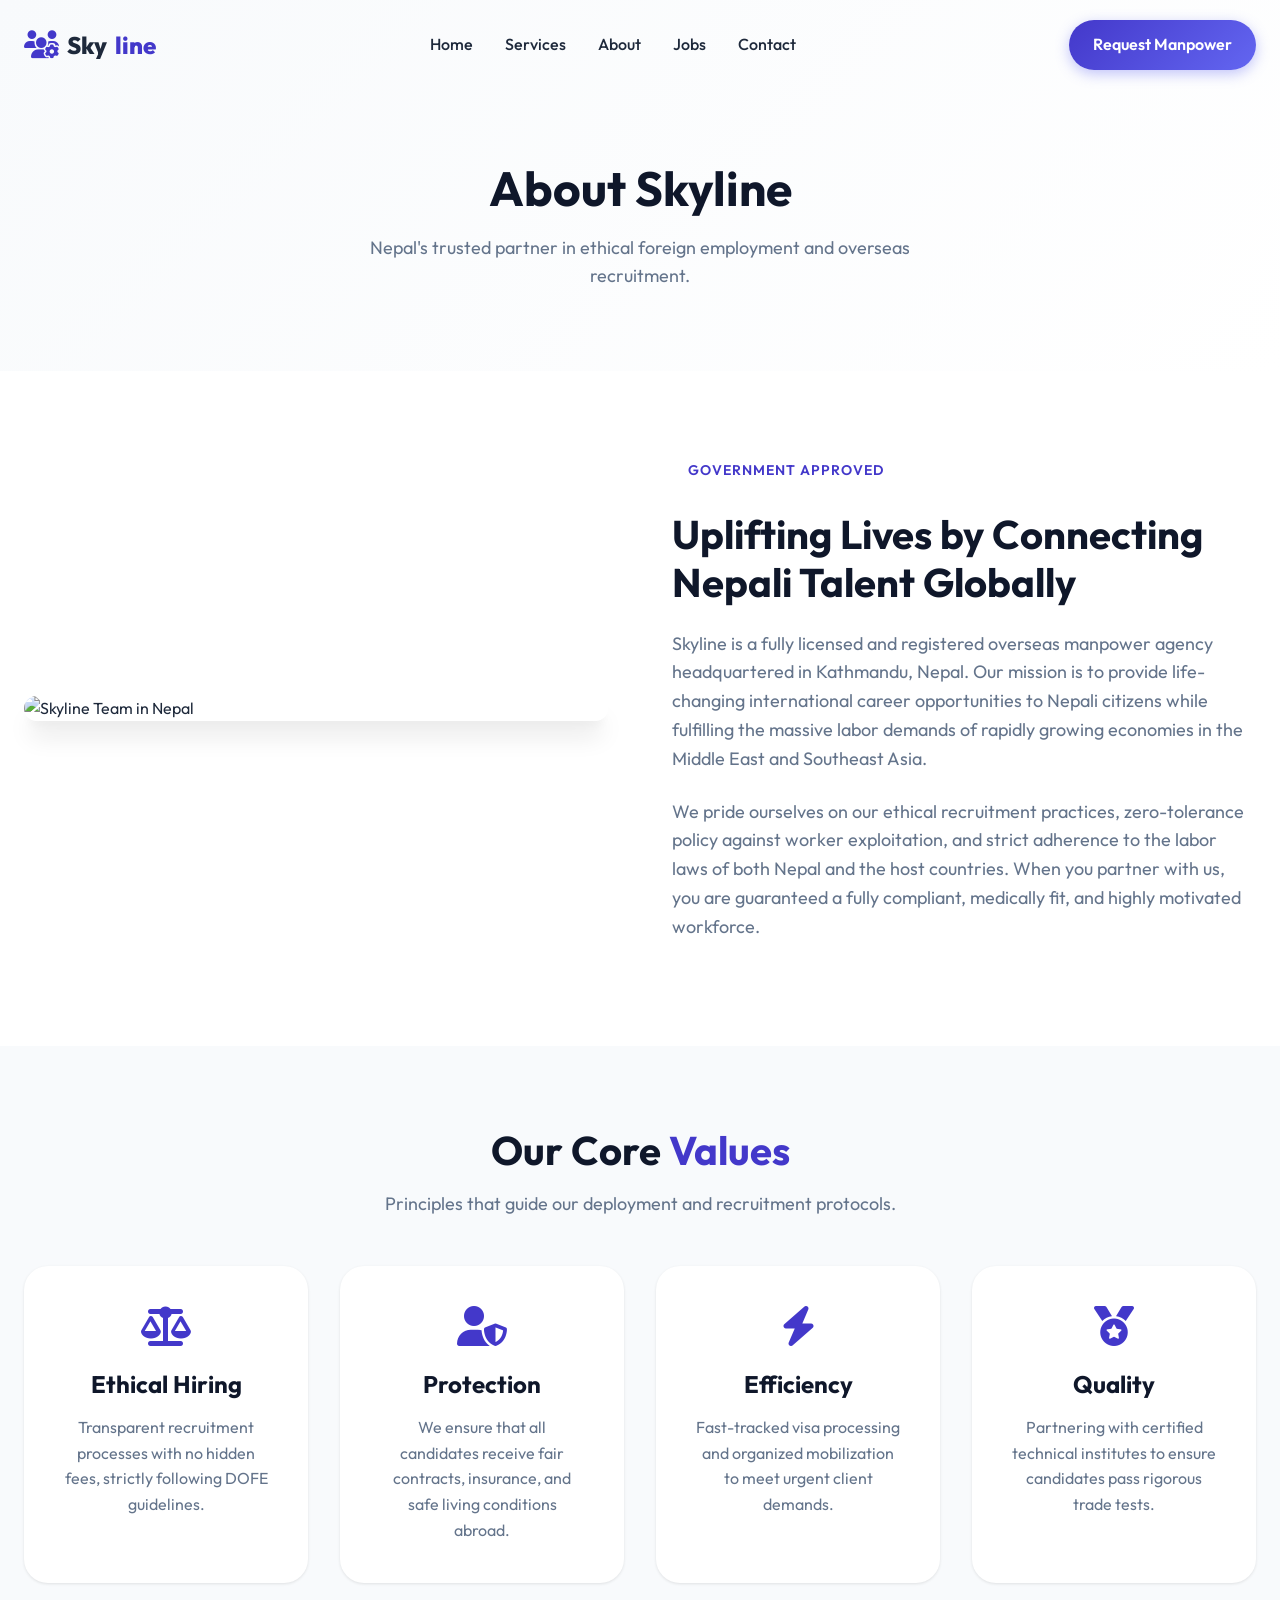
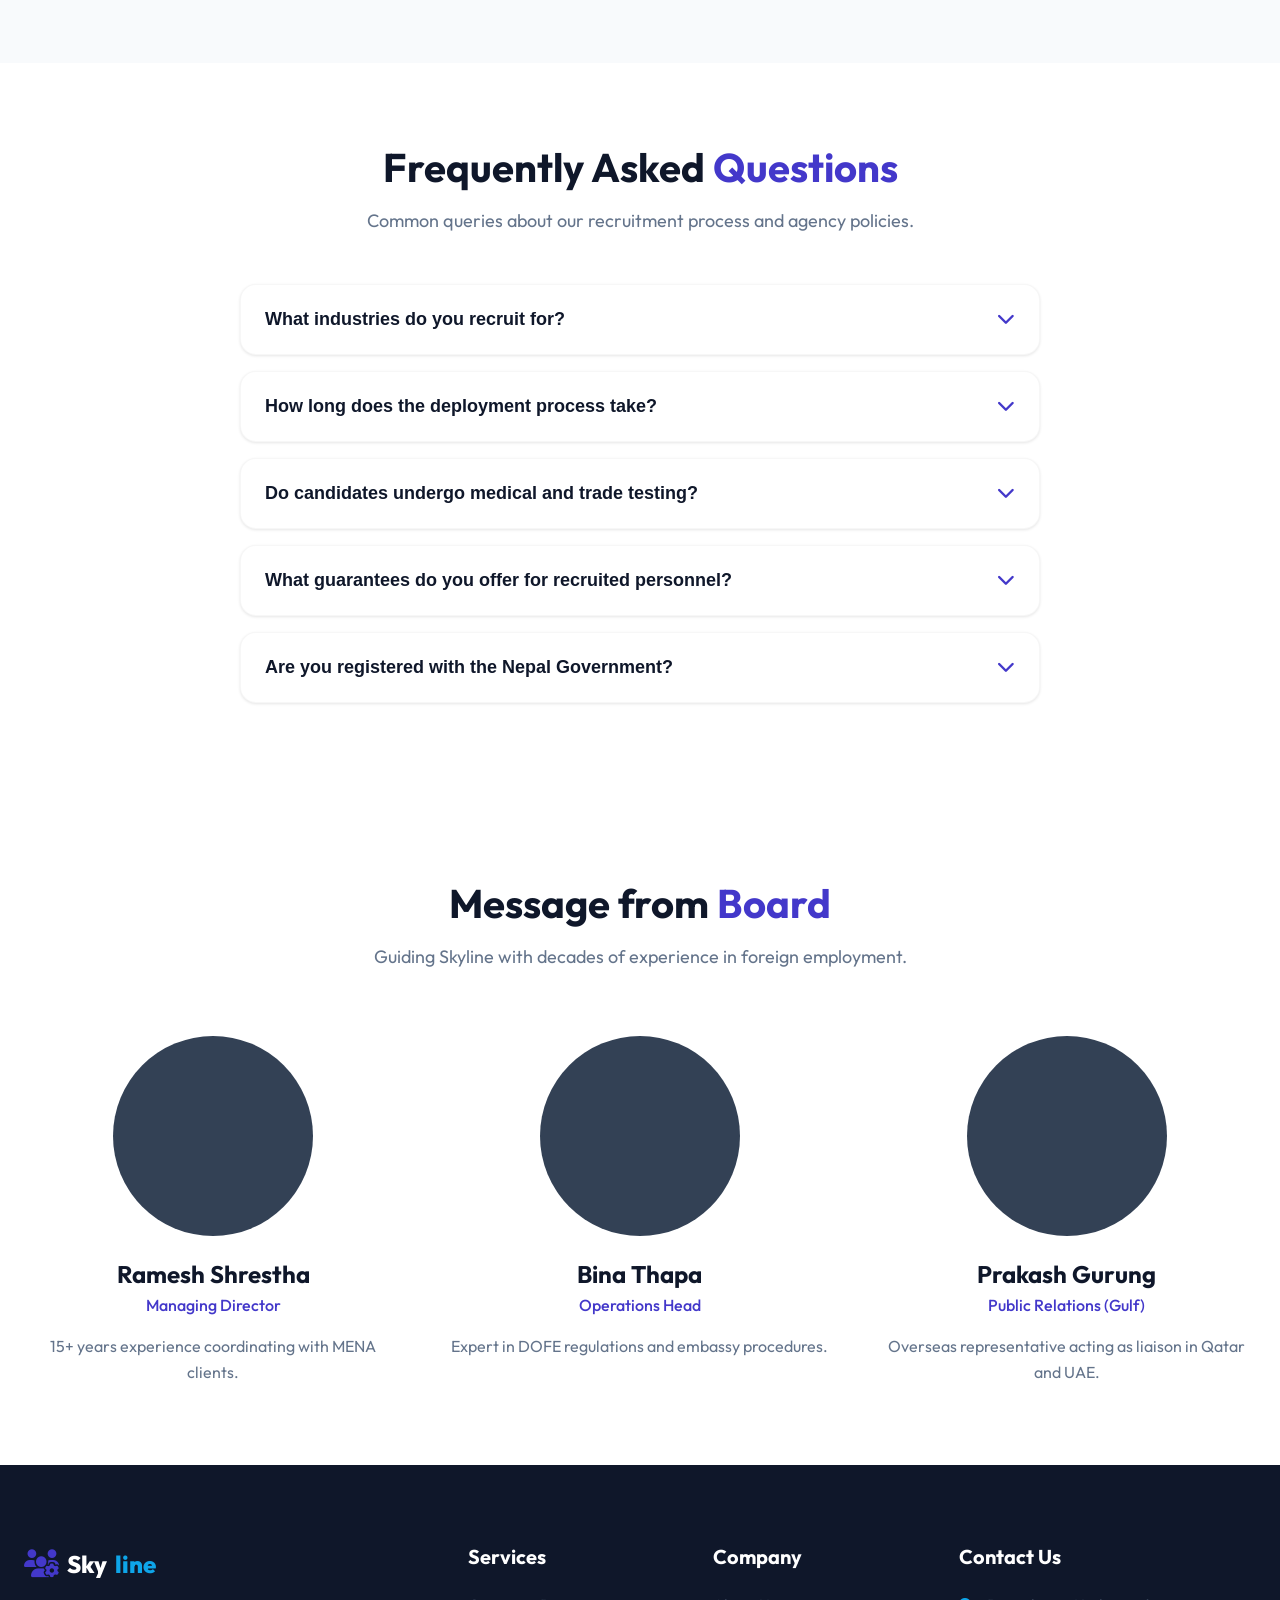
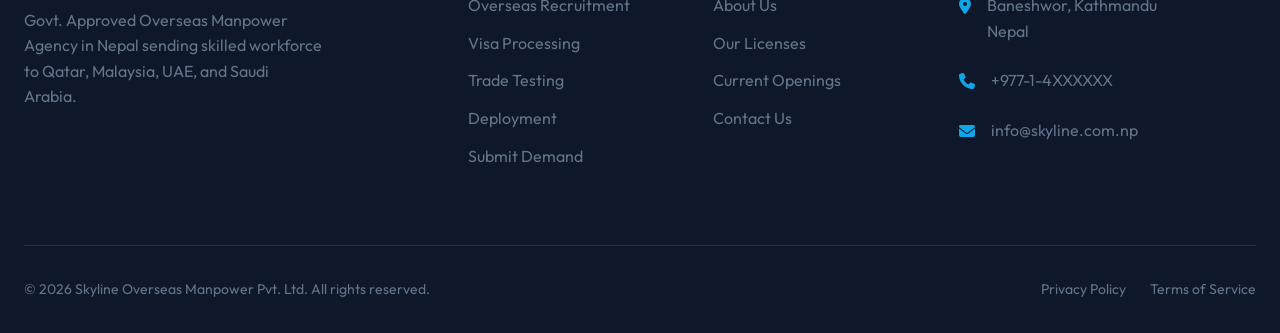
==== about.html @ 1463e1ae "manpower website 30 percent done" ====
<!DOCTYPE html>
<html lang="en">
<head>
    <meta charset="UTF-8">
    <meta name="viewport" content="width=device-width, initial-scale=1.0">
    <title>About Us | Skyline</title>
    <meta name="description" content="Learn more about Skyline, a top-ranked overseas recruitment agency serving the Middle East and Malaysia from Kathmandu, Nepal.">
    <!-- Google Fonts -->
    <link rel="preconnect" href="https://fonts.googleapis.com">
    <link rel="preconnect" href="https://fonts.gstatic.com" crossorigin>
    <link href="https://fonts.googleapis.com/css2?family=Outfit:wght@300;400;500;600;700;800&display=swap" rel="stylesheet">
    <!-- FontAwesome Icons -->
    <link rel="stylesheet" href="https://cdnjs.cloudflare.com/ajax/libs/font-awesome/6.4.0/css/all.min.css">
    <link rel="stylesheet" href="styles.css">
    <style>
        .page-header {
            padding: 10rem 0 5rem;
            background: linear-gradient(135deg, var(--bg-light), var(--bg-main));
            text-align: center;
        }
        .page-title {
            font-size: 3rem;
            margin-bottom: 1rem;
            color: var(--secondary);
        }
        .page-subtitle {
            font-size: 1.125rem;
            color: var(--text-muted);
            max-width: 600px;
            margin: 0 auto;
        }
        
        .mission-section { padding: var(--section-pad) 0; }
        .mission-grid {
            display: grid;
            grid-template-columns: 1fr 1fr;
            gap: 4rem;
            align-items: center;
        }
        .mission-content h2 {
            font-size: 2.5rem;
            margin-bottom: 1.5rem;
            color: var(--secondary);
        }
        .mission-content p {
            font-size: 1.125rem;
            color: var(--text-muted);
            margin-bottom: 1.5rem;
        }
        
        .values-section {
            padding: var(--section-pad) 0;
            background: var(--bg-light);
        }
        .values-grid {
            display: grid;
            grid-template-columns: repeat(auto-fit, minmax(250px, 1fr));
            gap: 2rem;
            margin-top: 3rem;
        }
        .value-card {
            background: var(--white);
            padding: 2.5rem;
            border-radius: var(--radius-lg);
            text-align: center;
            box-shadow: var(--shadow-sm);
            transition: var(--transition);
        }
        .value-card:hover {
            transform: translateY(-5px);
            box-shadow: var(--shadow-md);
        }
        .value-icon {
            font-size: 2.5rem;
            color: var(--primary);
            margin-bottom: 1.5rem;
        }
        .value-card h3 {
            font-size: 1.5rem;
            margin-bottom: 1rem;
        }
        .value-card p {
            color: var(--text-muted);
        }

        .team-section { padding: var(--section-pad) 0; }
        .team-grid {
            display: grid;
            grid-template-columns: repeat(auto-fit, minmax(280px, 1fr));
            gap: 3rem;
            margin-top: 4rem;
        }
        .team-member {
            text-align: center;
        }
        .team-img {
            width: 200px;
            height: 200px;
            border-radius: 50%;
            object-fit: cover;
            margin: 0 auto 1.5rem;
            border: 4px solid var(--white);
            box-shadow: var(--shadow-md);
        }
        .team-name {
            font-size: 1.5rem;
            color: var(--secondary);
            margin-bottom: 0.25rem;
        }
        .team-role {
            color: var(--primary);
            font-weight: 500;
            margin-bottom: 1rem;
        }

        @media (max-width: 900px) {
            .mission-grid { grid-template-columns: 1fr; gap: 2rem; }
        }
    </style>
</head>
<body>

    <!-- Navigation -->
    <header class="navbar" id="navbar">
        <div class="container nav-container">
            <a href="index.html" class="logo">
                <i class="fa-solid fa-users-gear"></i> Sky<span>line</span>
            </a>
            <nav class="nav-links">
                <a href="index.html">Home</a>
                <a href="services.html">Services</a>
                <a href="about.html" class="active">About</a>
                <a href="jobs.html">Jobs</a>
                <a href="contact.html">Contact</a>
            </nav>
            <div class="nav-cta">
                <a href="hire-talent.html" class="btn btn-primary">Request Manpower</a>
                <button class="mobile-menu-btn" id="mobile-menu-btn">
                    <i class="fa-solid fa-bars"></i>
                </button>
            </div>
        </div>
    </header>

    <!-- Mobile Menu -->
    <div class="mobile-menu" id="mobile-menu">
        <div class="mobile-menu-content">
            <button class="close-menu-btn" id="close-menu-btn">
                <i class="fa-solid fa-xmark"></i>
            </button>
            <nav class="mobile-nav-links">
                <a href="index.html" class="mobile-link">Home</a>
                <a href="services.html" class="mobile-link">Services</a>
                <a href="about.html" class="mobile-link">About</a>
                <a href="jobs.html" class="mobile-link">Jobs</a>
                <a href="contact.html" class="mobile-link">Contact</a>
                <a href="hire-talent.html" class="btn btn-primary mt-4">Request Manpower</a>
            </nav>
        </div>
    </div>

    <!-- Page Header -->
    <section class="page-header">
        <div class="container fade-in-up">
            <h1 class="page-title">About <span>Skyline</span></h1>
            <p class="page-subtitle">Nepal's trusted partner in ethical foreign employment and overseas recruitment.</p>
        </div>
    </section>

    <!-- Mission Section -->
    <section class="mission-section">
        <div class="container">
            <div class="mission-grid">
                <div class="mission-image fade-in-up">
                    <img src="about_office_team.webp" alt="Skyline Team in Nepal" style="border-radius: var(--radius-lg); box-shadow: var(--shadow-xl); width: 100%;">
                </div>
                <div class="mission-content fade-in-up delay-100">
                    <div class="badge">Government Approved</div>
                    <h2>Uplifting Lives by Connecting Nepali Talent Globally</h2>
                    <p>Skyline is a fully licensed and registered overseas manpower agency headquartered in Kathmandu, Nepal. Our mission is to provide life-changing international career opportunities to Nepali citizens while fulfilling the massive labor demands of rapidly growing economies in the Middle East and Southeast Asia.</p>
                    <p>We pride ourselves on our ethical recruitment practices, zero-tolerance policy against worker exploitation, and strict adherence to the labor laws of both Nepal and the host countries. When you partner with us, you are guaranteed a fully compliant, medically fit, and highly motivated workforce.</p>
                </div>
            </div>
        </div>
    </section>

    <!-- Values Section -->
    <section class="values-section">
        <div class="container">
            <div class="text-center fade-in-up">
                <h2 class="section-title">Our Core <span>Values</span></h2>
                <p class="section-subtitle">Principles that guide our deployment and recruitment protocols.</p>
            </div>
            <div class="values-grid">
                <div class="value-card fade-in-up">
                    <i class="fa-solid fa-scale-balanced value-icon"></i>
                    <h3>Ethical Hiring</h3>
                    <p>Transparent recruitment processes with no hidden fees, strictly following DOFE guidelines.</p>
                </div>
                <div class="value-card fade-in-up delay-100">
                    <i class="fa-solid fa-user-shield value-icon"></i>
                    <h3>Protection</h3>
                    <p>We ensure that all candidates receive fair contracts, insurance, and safe living conditions abroad.</p>
                </div>
                <div class="value-card fade-in-up delay-200">
                    <i class="fa-solid fa-bolt value-icon"></i>
                    <h3>Efficiency</h3>
                    <p>Fast-tracked visa processing and organized mobilization to meet urgent client demands.</p>
                </div>
                <div class="value-card fade-in-up delay-300">
                    <i class="fa-solid fa-medal value-icon"></i>
                    <h3>Quality</h3>
                    <p>Partnering with certified technical institutes to ensure candidates pass rigorous trade tests.</p>
                </div>
            </div>
        </div>
    </section>

    <!-- FAQ Section -->
    <section class="faq-section" style="padding: var(--section-pad) 0;">
        <div class="container">
            <div class="text-center fade-in-up">
                <h2 class="section-title">Frequently Asked <span>Questions</span></h2>
                <p class="section-subtitle">Common queries about our recruitment process and agency policies.</p>
            </div>
            
            <div class="faq-container fade-in-up delay-100">
                
                <div class="faq-item">
                    <button class="faq-question">
                        <span>What industries do you recruit for?</span>
                        <i class="fa-solid fa-chevron-down"></i>
                    </button>
                    <div class="faq-answer">
                        <div class="faq-answer-inner">
                            <p>We supply skilled, semi-skilled, and unskilled manpower across various sectors including Construction, Hospitality, Oil & Gas, Security, Healthcare, Manufacturing, and Facilities Management.</p>
                        </div>
                    </div>
                </div>
                
                <div class="faq-item">
                    <button class="faq-question">
                        <span>How long does the deployment process take?</span>
                        <i class="fa-solid fa-chevron-down"></i>
                    </button>
                    <div class="faq-answer">
                        <div class="faq-answer-inner">
                            <p>Typically, the entire deployment process from final selection to departure takes between 3 to 6 weeks, depending on the host country's visa processing times and local compliance requirements.</p>
                        </div>
                    </div>
                </div>
                
                <div class="faq-item">
                    <button class="faq-question">
                        <span>Do candidates undergo medical and trade testing?</span>
                        <i class="fa-solid fa-chevron-down"></i>
                    </button>
                    <div class="faq-answer">
                        <div class="faq-answer-inner">
                            <p>Yes, absolutely. All shortlisted candidates must pass a rigorous medical examination at a GAMCA or government-approved center. Technical candidates undergo practical trade tests at certified institutes before final selection.</p>
                        </div>
                    </div>
                </div>
                
                <div class="faq-item">
                    <button class="faq-question">
                        <span>What guarantees do you offer for recruited personnel?</span>
                        <i class="fa-solid fa-chevron-down"></i>
                    </button>
                    <div class="faq-answer">
                        <div class="faq-answer-inner">
                            <p>We provide a standard 90-day probationary guarantee. If a deployed worker is found medically unfit or professionally incompetent during this period, we will provide a replacement at our own sourcing cost.</p>
                        </div>
                    </div>
                </div>
                
                <div class="faq-item">
                    <button class="faq-question">
                        <span>Are you registered with the Nepal Government?</span>
                        <i class="fa-solid fa-chevron-down"></i>
                    </button>
                    <div class="faq-answer">
                        <div class="faq-answer-inner">
                            <p>Yes, Skyline is a fully licensed overseas employment agency authorized by the Department of Foreign Employment (DoFE), Government of Nepal. We adhere to all legitimate and ethical recruitment protocols.</p>
                        </div>
                    </div>
                </div>

            </div>
        </div>
    </section>

    <!-- Team Section -->
    <section class="team-section">
        <div class="container">
            <div class="text-center fade-in-up">
                <h2 class="section-title">Message from <span>Board</span></h2>
                <p class="section-subtitle">Guiding Skyline with decades of experience in foreign employment.</p>
            </div>
            <div class="team-grid">
                <div class="team-member fade-in-up">
                    <div style="width: 200px; height: 200px; border-radius: 50%; background: var(--secondary-light); margin: 0 auto 1.5rem;"></div>
                    <h3 class="team-name">Ramesh Shrestha</h3>
                    <div class="team-role">Managing Director</div>
                    <p class="text-muted">15+ years experience coordinating with MENA clients.</p>
                </div>
                <div class="team-member fade-in-up delay-100">
                    <div style="width: 200px; height: 200px; border-radius: 50%; background: var(--secondary-light); margin: 0 auto 1.5rem;"></div>
                    <h3 class="team-name">Bina Thapa</h3>
                    <div class="team-role">Operations Head</div>
                    <p class="text-muted">Expert in DOFE regulations and embassy procedures.</p>
                </div>
                <div class="team-member fade-in-up delay-200">
                    <div style="width: 200px; height: 200px; border-radius: 50%; background: var(--secondary-light); margin: 0 auto 1.5rem;"></div>
                    <h3 class="team-name">Prakash Gurung</h3>
                    <div class="team-role">Public Relations (Gulf)</div>
                    <p class="text-muted">Overseas representative acting as liaison in Qatar and UAE.</p>
                </div>
            </div>
        </div>
    </section>

    <!-- Footer -->
    <footer class="footer" id="contact">
        <!-- Footer Content -->
        <div class="container">
            <div class="footer-grid">
                <div class="footer-col brand-col">
                    <a href="index.html" class="logo footer-logo">
                        <i class="fa-solid fa-users-gear"></i> Sky<span>line</span>
                    </a>
                    <p class="footer-desc">Govt. Approved Overseas Manpower Agency in Nepal sending skilled workforce to Qatar, Malaysia, UAE, and Saudi Arabia.</p>
                </div>
                <!-- ... Footer Links Rest same ... -->
                <div class="footer-col">
                    <h4 class="footer-heading">Services</h4>
                    <ul class="footer-links">
                        <li><a href="services.html">Overseas Recruitment</a></li>
                        <li><a href="services.html">Visa Processing</a></li>
                        <li><a href="services.html">Trade Testing</a></li>
                        <li><a href="services.html">Deployment</a></li>
                        <li><a href="hire-talent.html">Submit Demand</a></li>
                    </ul>
                </div>
                <div class="footer-col">
                    <h4 class="footer-heading">Company</h4>
                    <ul class="footer-links">
                        <li><a href="about.html">About Us</a></li>
                        <li><a href="about.html">Our Licenses</a></li>
                        <li><a href="jobs.html">Current Openings</a></li>
                        <li><a href="contact.html">Contact Us</a></li>
                    </ul>
                </div>
                <div class="footer-col">
                    <h4 class="footer-heading">Contact Us</h4>
                    <ul class="footer-contact">
                        <li><i class="fa-solid fa-location-dot"></i><span>Baneshwor, Kathmandu<br>Nepal</span></li>
                        <li><i class="fa-solid fa-phone"></i><span>+977-1-4XXXXXX</span></li>
                        <li><i class="fa-solid fa-envelope"></i><span>info@skyline.com.np</span></li>
                    </ul>
                </div>
            </div>
            <div class="footer-bottom">
                <p>&copy; 2026 Skyline Overseas Manpower Pvt. Ltd. All rights reserved.</p>
                <div class="footer-legal">
                    <a href="#">Privacy Policy</a>
                    <a href="#">Terms of Service</a>
                </div>
            </div>
        </div>
    </footer>

    <script src="script.js"></script>
    <script>
        document.addEventListener('DOMContentLoaded', () => {
            setTimeout(() => {
                const elements = document.querySelectorAll('.fade-in-up');
                elements.forEach(el => {
                    const rect = el.getBoundingClientRect();
                    if(rect.top < window.innerHeight) {
                        el.classList.add('visible');
                    }
                });
            }, 100);
        });
    </script>
</body>
</html>
---- styles.css ----
/* ===== VARIABLES & BASE ===== */
:root {
    /* Colors */
    --primary: #4338ca;
    --primary-light: #6366f1;
    --primary-dark: #312e81;

    --secondary: #0f172a;
    --secondary-light: #334155;

    --accent: #0ea5e9;

    --text-main: #1e293b;
    --text-muted: #64748b;

    --bg-main: #ffffff;
    --bg-light: #f8fafc;
    --bg-dark: #0f172a;

    --white: #ffffff;

    /* Typography */
    --font-main: 'Outfit', sans-serif;

    /* Spacing */
    --section-pad: 5rem;

    /* Utility */
    --radius-sm: 0.5rem;
    --radius-md: 1rem;
    --radius-lg: 1.5rem;
    --radius-full: 9999px;

    --shadow-sm: 0 1px 3px rgba(0, 0, 0, 0.1);
    --shadow-md: 0 4px 6px -1px rgba(0, 0, 0, 0.1), 0 2px 4px -1px rgba(0, 0, 0, 0.06);
    --shadow-lg: 0 10px 15px -3px rgba(0, 0, 0, 0.1), 0 4px 6px -2px rgba(0, 0, 0, 0.05);
    --shadow-xl: 0 20px 25px -5px rgba(0, 0, 0, 0.1), 0 10px 10px -5px rgba(0, 0, 0, 0.04);

    --transition: all 0.3s cubic-bezier(0.4, 0, 0.2, 1);
}

* {
    margin: 0;
    padding: 0;
    box-sizing: border-box;
}

html {
    scroll-behavior: smooth;
}

body {
    font-family: var(--font-main);
    color: var(--text-main);
    background-color: var(--bg-main);
    line-height: 1.6;
    overflow-x: hidden;
}

img {
    max-width: 100%;
    height: auto;
    display: block;
}

a {
    text-decoration: none;
    color: inherit;
    transition: var(--transition);
}

ul {
    list-style: none;
}

.container {
    width: 100%;
    max-width: 1280px;
    margin: 0 auto;
    padding: 0 1.5rem;
}

/* ===== TYPOGRAPHY ===== */
h1,
h2,
h3,
h4,
h5,
h6 {
    color: var(--secondary);
    font-weight: 700;
    line-height: 1.2;
}

.section-title {
    font-size: 2.5rem;
    margin-bottom: 1rem;
}

.section-title span {
    color: var(--primary);
}

.section-subtitle {
    color: var(--text-muted);
    font-size: 1.125rem;
    max-width: 600px;
    margin: 0 auto;
}

.text-center {
    text-align: center;
}

.mx-auto {
    margin-left: auto;
    margin-right: auto;
}

.mt-4 {
    margin-top: 1.5rem;
}

.mt-12 {
    margin-top: 3rem;
}

.relative {
    position: relative;
}

.z-10 {
    z-index: 10;
}

.justify-center {
    justify-content: center;
}

.text-white {
    color: var(--white) !important;
}

.text-light {
    color: rgba(255, 255, 255, 0.8) !important;
}

.bg-light-opacity {
    background-color: rgba(255, 255, 255, 0.2) !important;
}

.text-gradient {
    background: linear-gradient(135deg, #60a5fa, #a78bfa);
    -webkit-background-clip: text;
    background-clip: text;
    -webkit-text-fill-color: transparent;
    display: inline-block;
}

/* ===== BUTTONS ===== */
.btn {
    display: inline-flex;
    align-items: center;
    justify-content: center;
    padding: 0.75rem 1.5rem;
    border-radius: var(--radius-full);
    font-weight: 600;
    font-size: 1rem;
    cursor: pointer;
    transition: var(--transition);
    border: none;
    outline: none;
}

.btn-large {
    padding: 1rem 2rem;
    font-size: 1.125rem;
}

.btn-primary {
    background: linear-gradient(135deg, var(--primary), var(--primary-light));
    color: var(--white);
    box-shadow: 0 4px 14px 0 rgba(99, 102, 241, 0.39);
}

.btn-primary:hover {
    transform: translateY(-2px);
    box-shadow: 0 6px 20px rgba(99, 102, 241, 0.5);
    color: var(--white);
}

.btn-secondary {
    background: white;
    color: var(--secondary);
    border: 1px solid #e2e8f0;
}

.btn-secondary:hover {
    background: var(--bg-light);
    border-color: #cbd5e1;
    transform: translateY(-2px);
}

.btn-outline-primary {
    background: transparent;
    color: var(--primary);
    border: 2px solid var(--primary);
}

.btn-outline-primary:hover {
    background: var(--primary);
    color: var(--white);
    transform: translateY(-2px);
}

.bg-white {
    background-color: var(--white) !important;
}

.text-primary {
    color: var(--primary) !important;
}

.bg-light {
    background-color: var(--bg-light);
}

.text-muted {
    color: var(--text-muted);
}

.mb-4 {
    margin-bottom: 1rem;
}

/* ===== BADGE ===== */
.badge {
    display: inline-block;
    padding: 0.5rem 1rem;
    background-color: rgba(255, 255, 255, 0.1);
    color: var(--primary);
    border-radius: var(--radius-full);
    font-size: 0.875rem;
    font-weight: 600;
    margin-bottom: 1.25rem;
    text-transform: uppercase;
    letter-spacing: 1px;
}

.badge-accent {
    background-color: rgba(14, 165, 233, 0.1);
    color: var(--accent);
}

/* ===== NAVIGATION ===== */
.navbar {
    position: fixed;
    top: 0;
    left: 0;
    width: 100%;
    z-index: 1000;
    transition: var(--transition);
    padding: 1.25rem 0;
    background-color: transparent;
}

.navbar.scrolled {
    background-color: rgba(255, 255, 255, 0.95);
    backdrop-filter: blur(10px);
    -webkit-backdrop-filter: blur(10px);
    padding: 0.875rem 0;
    box-shadow: var(--shadow-sm);
}

.nav-container {
    display: flex;
    justify-content: space-between;
    align-items: center;
}

.logo {
    font-size: 1.5rem;
    font-weight: 800;
    display: flex;
    align-items: center;
    gap: 0.5rem;
}

.logo i {
    color: var(--primary);
    font-size: 1.75rem;
}

.logo span {
    color: var(--primary);
}

.nav-links {
    display: flex;
    gap: 2rem;
}

.nav-links a {
    font-weight: 500;
    position: relative;
}

.nav-links a::after {
    content: '';
    position: absolute;
    bottom: -4px;
    left: 0;
    width: 0%;
    height: 2px;
    background-color: var(--primary);
    transition: var(--transition);
}

.nav-links a:hover::after,
.nav-links a.active::after {
    width: 100%;
}

.nav-links a:hover,
.nav-links a.active {
    color: var(--primary);
}

.nav-cta {
    display: flex;
    align-items: center;
    gap: 1rem;
}

.mobile-menu-btn {
    display: none;
    background: none;
    border: none;
    font-size: 1.5rem;
    color: var(--secondary);
    cursor: pointer;
}

/* Mobile Menu */
.mobile-menu {
    position: fixed;
    top: 0;
    right: -100%;
    width: 100%;
    height: 100vh;
    background-color: rgba(255, 255, 255, 0.98);
    backdrop-filter: blur(10px);
    z-index: 2000;
    transition: right 0.4s ease-in-out;
}

.mobile-menu.open {
    right: 0;
}

.mobile-menu-content {
    display: flex;
    flex-direction: column;
    height: 100%;
    padding: 2rem;
}

.close-menu-btn {
    align-self: flex-end;
    background: none;
    border: none;
    font-size: 2rem;
    color: var(--secondary);
    cursor: pointer;
    margin-bottom: 2rem;
}

.mobile-nav-links {
    display: flex;
    flex-direction: column;
    gap: 1.5rem;
    text-align: center;
}

.mobile-nav-links .mobile-link {
    font-size: 1.5rem;
    font-weight: 600;
    color: var(--secondary);
}

/* ===== HERO SECTION ===== */
.hero {
    /* 
     * FIX: Use height + max-height instead of only min-height.
     * padding-top accounts for the fixed navbar (~80px) with extra breathing room.
     * overflow:hidden clips the decorative shapes and floating card offsets.
     */
    height: 100vh;
    max-height: 100vh;
    padding: 5rem 0 2rem;
    display: flex;
    align-items: center;
    position: relative;
    overflow: hidden;
    background-color: transparent;
    box-sizing: border-box;
}

/* Decorative Background Radials */
.hero::before {
    content: '';
    position: absolute;
    top: -10%;
    right: -5%;
    width: 800px;
    height: 800px;
    background: radial-gradient(circle, rgba(99, 102, 241, 0.08) 0%, rgba(255, 255, 255, 0) 70%);
    border-radius: 50%;
    z-index: 0;
    pointer-events: none;
}

.hero::after {
    content: '';
    position: absolute;
    bottom: -10%;
    left: -5%;
    width: 600px;
    height: 600px;
    background: radial-gradient(circle, rgba(14, 165, 233, 0.05) 0%, rgba(255, 255, 255, 0) 70%);
    border-radius: 50%;
    z-index: 0;
    pointer-events: none;
}

/* Decorative Shapes */
.hero-shape-1 {
    position: absolute;
    top: 15%;
    left: 5%;
    width: 80px;
    height: 80px;
    border: 2px solid rgba(99, 102, 241, 0.1);
    border-radius: 50%;
    z-index: 1;
    animation: float 8s ease-in-out infinite;
    pointer-events: none;
}

.hero-shape-2 {
    position: absolute;
    bottom: 20%;
    right: 8%;
    width: 120px;
    height: 120px;
    border: 2px dashed rgba(14, 165, 233, 0.08);
    border-radius: 16px;
    transform: rotate(30deg);
    z-index: 1;
    animation: float 10s ease-in-out infinite reverse;
    pointer-events: none;
}

.hero-shape-3 {
    position: absolute;
    top: 60%;
    left: 15%;
    width: 12px;
    height: 12px;
    background: rgba(99, 102, 241, 0.12);
    border-radius: 50%;
    z-index: 1;
    animation: float 6s ease-in-out infinite;
    animation-delay: -2s;
    pointer-events: none;
}

.hero-shape-4 {
    position: absolute;
    top: 25%;
    right: 25%;
    width: 8px;
    height: 8px;
    background: rgba(14, 165, 233, 0.15);
    border-radius: 50%;
    z-index: 1;
    animation: float 7s ease-in-out infinite;
    animation-delay: -4s;
    pointer-events: none;
}

/* Particles Container */
.particles-container {
    position: absolute;
    top: 0;
    left: 0;
    width: 100%;
    height: 100%;
    z-index: 0;
    pointer-events: none;
}

.hero-container {
    display: grid;
    grid-template-columns: 1fr 1fr;
    gap: 3rem;
    align-items: center;
    position: relative;
    z-index: 10;
    width: 100%;
}

.hero-content {
    display: flex;
    flex-direction: column;
}

.hero-title {
    font-size: clamp(2rem, 3.5vw, 3.5rem);
    margin-bottom: 1rem;
    letter-spacing: -1px;
    line-height: 1.15;
}

.hero-title span {
    background: linear-gradient(135deg, var(--primary), var(--accent));
    -webkit-background-clip: text;
    background-clip: text;
    -webkit-text-fill-color: transparent;
    display: inline-block;
}

.hero-subtitle {
    font-size: 1rem;
    color: var(--text-muted);
    margin-bottom: 1.75rem;
    max-width: 90%;
    line-height: 1.7;
}

.hero-search {
    margin-bottom: 2rem;
    width: 100%;
}

.search-form {
    display: flex;
    align-items: center;
    background: var(--white);
    padding: 0.5rem;
    border-radius: var(--radius-lg);
    box-shadow: var(--shadow-xl);
    border: 1px solid rgba(0, 0, 0, 0.05);
    flex-wrap: wrap;
    gap: 0;
}

.search-input-group {
    display: flex;
    align-items: center;
    padding: 0.75rem 1.25rem;
    flex: 1;
    min-width: 120px;
}

.search-input-group i {
    color: var(--primary);
    font-size: 1rem;
    margin-right: 0.5rem;
    flex-shrink: 0;
}

.search-input-group input,
.search-input-group select {
    border: none;
    outline: none;
    font-family: inherit;
    font-size: 0.9rem;
    color: var(--secondary);
    width: 100%;
    background: transparent;
    cursor: pointer;
}

.search-input-group input::placeholder {
    color: var(--text-muted);
}

.search-divider {
    width: 1px;
    height: 28px;
    background-color: #e2e8f0;
    flex-shrink: 0;
}

.search-btn {
    padding: 0.75rem 1.5rem;
    border-radius: 10px;
    font-size: 1rem;
    white-space: nowrap;
    flex-shrink: 0;
}

.hero-stats {
    display: flex;
    align-items: center;
    gap: 1.5rem;
    flex-wrap: wrap;
}

.stat-item {
    display: flex;
    flex-direction: column;
}

.stat-number {
    font-size: 1.75rem;
    font-weight: 800;
    color: var(--secondary);
    line-height: 1.1;
}

.stat-label {
    font-size: 0.8rem;
    color: var(--text-muted);
    font-weight: 500;
    line-height: 1.3;
}

.stat-divider {
    width: 1px;
    height: 36px;
    background-color: #e2e8f0;
    flex-shrink: 0;
}

/* Hero Image */
.hero-image-wrapper {
    position: relative;
    border-radius: var(--radius-lg);
    z-index: 10;
    /* Constrain so it never overflows vertically */
    max-height: calc(100vh - 8rem);
    overflow: visible;
}

.hero-image-bg {
    position: absolute;
    /* FIX: Keep decorative bg inside wrapper bounds */
    top: 10px;
    right: -10px;
    bottom: -10px;
    left: 10px;
    background-color: var(--primary);
    border-radius: var(--radius-lg);
    z-index: -1;
    opacity: 0.1;
}

.hero-image {
    width: 100%;
    border-radius: var(--radius-lg);
    box-shadow: var(--shadow-xl);
    object-fit: cover;
    /* FIX: Let height be driven by the wrapper, not a fixed ratio that
       can exceed viewport on short screens */
    height: calc(100vh - 10rem);
    max-height: 560px;
}

/* Floating Cards */
.floating-card {
    position: absolute;
    background: rgba(255, 255, 255, 0.92);
    backdrop-filter: blur(10px);
    -webkit-backdrop-filter: blur(10px);
    padding: 0.875rem 1.25rem;
    border-radius: var(--radius-md);
    box-shadow: var(--shadow-lg);
    display: flex;
    align-items: center;
    gap: 0.875rem;
    animation: float 6s ease-in-out infinite;
    /* FIX: ensure cards stay inside the viewport/section */
    z-index: 20;
}

/* FIX: moved from -40px offsets to safe inset positions */
.bottom-left {
    bottom: 20px;
    left: 12px;
}

.top-right {
    top: 20px;
    right: 12px;
    animation-delay: -3s;
}

.floating-card-icon {
    width: 38px;
    height: 38px;
    background: var(--primary-light);
    color: white;
    border-radius: 50%;
    display: flex;
    align-items: center;
    justify-content: center;
    font-size: 1.1rem;
    flex-shrink: 0;
}

.floating-card-text {
    font-size: 0.8rem;
    color: var(--text-muted);
    line-height: 1.2;
}

.floating-card-text strong {
    color: var(--secondary);
    font-size: 0.9rem;
}

@keyframes float {
    0% {
        transform: translateY(0px);
    }

    50% {
        transform: translateY(-12px);
    }

    100% {
        transform: translateY(0px);
    }
}

/* ===== ABOUT SECTION ===== */
.about-container {
    display: grid;
    grid-template-columns: 1fr 1fr;
    gap: 4rem;
    align-items: center;
}

.about-image-wrapper {
    position: relative;
}

.about-img {
    border-radius: var(--radius-lg);
    box-shadow: var(--shadow-lg);
    width: 100%;
    aspect-ratio: 4/3;
    object-fit: cover;
}

.about-experience {
    position: absolute;
    bottom: -20px;
    right: -20px;
    background: var(--secondary);
    color: var(--white);
    padding: 1.5rem 2rem;
    border-radius: var(--radius-md);
    box-shadow: var(--shadow-lg);
    display: flex;
    align-items: center;
    gap: 1rem;
}

.exp-number {
    font-size: 3rem;
    font-weight: 800;
    color: var(--accent);
    line-height: 1;
}

.exp-text {
    font-size: 1rem;
    font-weight: 500;
    line-height: 1.2;
}

.about-text {
    color: var(--text-muted);
    margin-bottom: 1.5rem;
    font-size: 1.0625rem;
}

.about-features {
    margin: 2rem 0;
}

.about-features li {
    display: flex;
    align-items: center;
    gap: 1rem;
    margin-bottom: 1rem;
    font-weight: 500;
    color: var(--secondary);
}

.about-features i {
    color: var(--primary);
    font-size: 1.25rem;
}

/* ===== JOB ROLES SECTION ===== */
.job-roles {
    position: relative;
    background-color: #ffffff;
    overflow: hidden;
    padding: 6rem 0;
}

.pattern-bg {
    display: none;
}

.job-roles .container {
    position: relative;
    z-index: 2;
}

/* Carousel Layout */
.roles-carousel-container {
    position: relative;
    margin-top: 4rem;
    padding: 0 50px;
}

.roles-carousel-wrapper {
    overflow: hidden;
    margin: 0 -1rem;
}

.roles-slider {
    display: flex;
    transition: transform 0.6s cubic-bezier(0.65, 0, 0.35, 1);
}

.job-role-card {
    flex: 0 0 25%;
    padding: 0 1rem;
    box-sizing: border-box;
}

.role-card-inner {
    background: var(--white);
    border-radius: var(--radius-lg);
    box-shadow: var(--shadow-md);
    transition: all 0.4s ease;
    border: 1px solid rgba(0, 0, 0, 0.05);
    height: 100%;
    display: flex;
    flex-direction: column;
    overflow: hidden;
    position: relative;
}

.role-image-box {
    position: relative;
    height: 160px;
    overflow: hidden;
}

.role-img {
    width: 100%;
    height: 100%;
    object-fit: cover;
    transition: transform 0.5s ease;
}

.role-card-inner:hover .role-img {
    transform: scale(1.1);
}

.role-icon-overlay {
    position: absolute;
    top: 15px;
    right: 15px;
    width: 45px;
    height: 45px;
    background: var(--white);
    border-radius: 50%;
    display: flex;
    align-items: center;
    justify-content: center;
    color: var(--role-color);
    font-size: 1.25rem;
    box-shadow: var(--shadow-md);
    z-index: 2;
}

.role-card-content {
    padding: 2rem 1.5rem;
    flex: 1;
    display: flex;
    flex-direction: column;
    align-items: center;
    text-align: center;
}

.role-card-inner:hover {
    transform: translateY(-10px);
    box-shadow: var(--shadow-xl);
    border-color: var(--role-color);
}

.role-name {
    font-size: 1.25rem;
    font-weight: 700;
    color: var(--secondary);
    margin-bottom: 1rem;
}

.role-list {
    list-style: none;
    padding: 0;
    width: 100%;
}

.role-list li {
    font-size: 0.875rem;
    color: var(--text-muted);
    padding: 0.4rem 0;
    border-bottom: 1px dashed #e2e8f0;
}

.role-list li:last-child {
    border-bottom: none;
}

/* Carousel Nav Buttons */
.carousel-nav-btn {
    position: absolute;
    top: 50%;
    transform: translateY(-50%);
    width: 45px;
    height: 45px;
    background: var(--white);
    border: 1px solid #e2e8f0;
    border-radius: 50%;
    cursor: pointer;
    display: flex;
    align-items: center;
    justify-content: center;
    color: var(--secondary);
    box-shadow: var(--shadow-md);
    transition: all 0.3s ease;
    z-index: 10;
}

.carousel-nav-btn:hover {
    background: var(--primary);
    color: var(--white);
    border-color: var(--primary);
}

.prev-btn {
    left: 0;
}

.next-btn {
    right: 0;
}

/* ===== COMPANY OVERVIEW STATS ===== */
.company-stats {
    position: relative;
    padding: 6rem 0;
    background: url('news_bg_map.jpg') center/cover no-repeat fixed;
    overflow: hidden;
}

.stats-bg-overlay {
    position: absolute;
    top: 0;
    left: 0;
    width: 100%;
    height: 100%;
    background: linear-gradient(135deg, rgba(15, 23, 42, 0.92) 0%, rgba(30, 41, 59, 0.88) 100%);
    z-index: 0;
}

.company-stats .container {
    position: relative;
    z-index: 2;
}

.stats-header {
    margin-bottom: 4rem;
}

.stats-grid {
    display: grid;
    grid-template-columns: repeat(4, 1fr);
    gap: 2rem;
}

.stat-card {
    background: rgba(255, 255, 255, 0.08);
    backdrop-filter: blur(16px);
    -webkit-backdrop-filter: blur(16px);
    border: 1px solid rgba(255, 255, 255, 0.12);
    border-radius: var(--radius-lg);
    padding: 3rem 2rem;
    text-align: center;
    transition: all 0.4s ease;
}

.stat-card:hover {
    background: rgba(255, 255, 255, 0.14);
    transform: translateY(-6px);
    border-color: var(--primary);
}

.stat-card-icon {
    width: 65px;
    height: 65px;
    background: linear-gradient(135deg, var(--primary), var(--accent));
    border-radius: 50%;
    display: flex;
    align-items: center;
    justify-content: center;
    margin: 0 auto 1.5rem;
    font-size: 1.5rem;
    color: var(--white);
}

.stat-count {
    font-size: 3.5rem;
    font-weight: 800;
    color: var(--white);
    line-height: 1;
    display: inline;
}

.stat-suffix {
    font-size: 2rem;
    font-weight: 700;
    color: var(--primary-light);
    display: inline;
}

.stat-card-label {
    font-size: 1rem;
    color: rgba(255, 255, 255, 0.7);
    margin-top: 0.75rem;
    font-weight: 500;
}

/* ===== SERVICES SECTION ===== */
.section-padding {
    padding: var(--section-pad) 0;
}

.services-grid {
    display: grid;
    grid-template-columns: repeat(auto-fit, minmax(280px, 1fr));
    gap: 2rem;
    margin-top: 3.5rem;
}

.service-card {
    background: var(--white);
    padding: 2.5rem 2rem;
    border-radius: var(--radius-lg);
    box-shadow: var(--shadow-md);
    transition: var(--transition);
    border: 1px solid rgba(0, 0, 0, 0.02);
    position: relative;
    overflow: hidden;
}

.service-card::before {
    content: '';
    position: absolute;
    top: 0;
    left: 0;
    width: 100%;
    height: 4px;
    background: linear-gradient(90deg, var(--primary), var(--accent));
    transform: scaleX(0);
    transform-origin: left;
    transition: transform 0.4s ease;
}

.service-card:hover {
    transform: translateY(-10px);
    box-shadow: var(--shadow-xl);
}

.service-card:hover::before {
    transform: scaleX(1);
}

.service-icon-wrapper {
    width: 60px;
    height: 60px;
    background: rgba(99, 102, 241, 0.1);
    border-radius: var(--radius-md);
    display: flex;
    align-items: center;
    justify-content: center;
    margin-bottom: 1.5rem;
    transition: var(--transition);
}

.service-card:hover .service-icon-wrapper {
    background: var(--primary);
}

.service-icon {
    font-size: 1.75rem;
    color: var(--primary);
    transition: var(--transition);
}

.service-card:hover .service-icon {
    color: var(--white);
}

.service-title {
    font-size: 1.5rem;
    margin-bottom: 1rem;
}

.service-desc {
    color: var(--text-muted);
    margin-bottom: 1.5rem;
}

.service-link {
    display: inline-flex;
    align-items: center;
    gap: 0.5rem;
    color: var(--primary);
    font-weight: 600;
}

.service-link i {
    transition: var(--transition);
}

.service-link:hover i {
    transform: translateX(5px);
}

/* ===== CTA SECTION ===== */
.cta-section {
    padding: 2rem 0 5rem;
}

.cta-box {
    background: linear-gradient(135deg, var(--primary-dark), var(--primary));
    border-radius: var(--radius-lg);
    padding: 4rem;
    display: flex;
    justify-content: space-between;
    align-items: center;
    gap: 2rem;
    color: var(--white);
    box-shadow: var(--shadow-xl);
    position: relative;
    overflow: hidden;
}

.cta-box::after {
    content: '';
    position: absolute;
    top: 0;
    right: 0;
    width: 50%;
    height: 100%;
    background: url('data:image/svg+xml;utf8,<svg width="100" height="100" viewBox="0 0 100 100" xmlns="http://www.w3.org/2000/svg"><circle cx="50" cy="50" r="40" stroke="rgba(255,255,255,0.1)" stroke-width="2" fill="none"/></svg>') repeat;
    background-size: 100px 100px;
    opacity: 0.5;
    z-index: 1;
}

.cta-content {
    max-width: 600px;
    position: relative;
    z-index: 2;
}

.cta-title {
    color: var(--white);
    margin-bottom: 1rem;
}

.cta-text {
    color: rgba(255, 255, 255, 0.8);
    font-size: 1.125rem;
}

.cta-buttons {
    position: relative;
    z-index: 2;
}

/* ===== TESTIMONIALS SECTION ===== */
.testimonial-carousel-container {
    max-width: 900px;
    margin: 4rem auto 0;
    position: relative;
    padding: 0 1rem;
}

.testimonial-carousel {
    position: relative;
    overflow: hidden;
    min-height: 250px;
}

.testimonial-slide {
    position: absolute;
    top: 0;
    left: 0;
    width: 100%;
    opacity: 0;
    visibility: hidden;
    transition: opacity 0.5s ease-in-out, visibility 0.5s;
    display: flex;
    justify-content: center;
}

.testimonial-slide.active {
    opacity: 1;
    visibility: visible;
    position: relative;
}

.testimonial-card {
    background: var(--white);
    padding: 3rem;
    border-radius: var(--radius-lg);
    box-shadow: var(--shadow-md);
    text-align: center;
    position: relative;
    max-width: 800px;
    border: 1px solid rgba(0, 0, 0, 0.03);
}

.quote-icon {
    font-size: 3rem;
    color: rgba(99, 102, 241, 0.15);
    position: absolute;
    top: 2rem;
    left: 2rem;
    z-index: 0;
}

.testimonial-text {
    font-size: 1.25rem;
    color: var(--secondary);
    font-style: italic;
    line-height: 1.8;
    margin-bottom: 2rem;
    position: relative;
    z-index: 1;
}

.testimonial-author {
    display: flex;
    align-items: center;
    justify-content: center;
    gap: 1rem;
    position: relative;
    z-index: 1;
}

.author-info h4 {
    font-size: 1.125rem;
    color: var(--primary);
    margin-bottom: 0.25rem;
}

.author-info p {
    font-size: 0.875rem;
    color: var(--text-muted);
}

.carousel-controls {
    display: flex;
    align-items: center;
    justify-content: center;
    gap: 2rem;
    margin-top: 2.5rem;
}

.carousel-btn {
    background: var(--white);
    border: none;
    width: 45px;
    height: 45px;
    border-radius: 50%;
    display: flex;
    align-items: center;
    justify-content: center;
    color: var(--secondary);
    font-size: 1.25rem;
    cursor: pointer;
    box-shadow: var(--shadow-sm);
    transition: var(--transition);
}

.carousel-btn:hover {
    background: var(--primary);
    color: var(--white);
    transform: translateY(-2px);
    box-shadow: var(--shadow-md);
}

.carousel-dots {
    display: flex;
    gap: 0.5rem;
}

.dot {
    width: 10px;
    height: 10px;
    border-radius: 50%;
    background: #cbd5e1;
    cursor: pointer;
    transition: var(--transition);
}

.dot.active {
    background: var(--primary);
    transform: scale(1.3);
}

/* ===== NEWS SECTION ===== */
.news {
    position: relative;
    background-image: url('news_bg_map.jpg');
    background-size: cover;
    background-position: center;
    background-attachment: fixed;
    background-color: var(--white);
    padding: 5rem 0;
}

.news::before {
    content: '';
    position: absolute;
    top: 0;
    left: 0;
    width: 100%;
    height: 100%;
    background: rgba(255, 255, 255, 0.90);
    z-index: 1;
}

.news .container {
    position: relative;
    z-index: 2;
}

.news-container {
    display: grid;
    grid-template-columns: repeat(3, 1fr);
    gap: 2rem;
    max-width: 1200px;
    margin: 0 auto;
}

.news-card {
    display: flex;
    flex-direction: column;
    background: var(--white);
    border-radius: var(--radius-md);
    box-shadow: var(--shadow-sm);
    overflow: hidden;
    transition: var(--transition);
    border: 1px solid rgba(0, 0, 0, 0.05);
}

.news-card:hover {
    transform: translateY(-5px);
    box-shadow: var(--shadow-lg);
}

.news-image-wrapper {
    position: relative;
    width: 100%;
    height: 200px;
    overflow: hidden;
}

.news-img {
    width: 100%;
    height: 100%;
    object-fit: cover;
    transition: transform 0.5s ease;
}

.news-card:hover .news-img {
    transform: scale(1.05);
}

.news-date {
    position: absolute;
    bottom: 0;
    left: 0;
    background: linear-gradient(135deg, var(--primary), var(--primary-dark));
    color: var(--white);
    padding: 0.75rem 1rem;
    display: flex;
    align-items: center;
    gap: 0.75rem;
    z-index: 2;
}

.news-date .day {
    font-size: 1.75rem;
    font-weight: 800;
    line-height: 1;
}

.news-date .month {
    font-size: 0.9rem;
    font-weight: 600;
    text-transform: uppercase;
    letter-spacing: 1px;
}

.news-content {
    padding: 2rem;
    flex: 1;
    display: flex;
    flex-direction: column;
}

.news-title {
    font-size: 1.25rem;
    color: var(--secondary);
    margin-bottom: 0.75rem;
    transition: var(--transition);
}

.news-card:hover .news-title {
    color: var(--primary);
}

.news-excerpt {
    color: var(--text-muted);
    font-size: 0.95rem;
    margin-bottom: 1.25rem;
    line-height: 1.6;
}

.news-link {
    display: inline-flex;
    align-items: center;
    gap: 0.5rem;
    color: var(--primary);
    font-weight: 600;
    font-size: 0.9rem;
    text-transform: uppercase;
    letter-spacing: 0.5px;
    transition: var(--transition);
    margin-top: auto;
    align-self: flex-start;
}

.news-link i {
    font-size: 0.8rem;
    transition: transform 0.3s;
}

.news-link:hover i {
    transform: translateX(4px);
}

/* ===== FOOTER ===== */
.footer {
    background-color: var(--secondary);
    color: var(--white);
    padding-top: 5rem;
}

.footer-grid {
    display: grid;
    grid-template-columns: 2fr 1fr 1fr 1.5fr;
    gap: 3rem;
    margin-bottom: 4rem;
}

.footer-logo {
    color: var(--white);
    margin-bottom: 1.5rem;
    display: inline-flex;
}

.footer-logo span {
    color: var(--accent);
}

.footer-desc {
    color: var(--text-muted);
    margin-bottom: 2rem;
    max-width: 300px;
}

.social-links {
    display: flex;
    gap: 1rem;
}

.social-link {
    width: 40px;
    height: 40px;
    background: rgba(255, 255, 255, 0.05);
    border-radius: 50%;
    display: flex;
    align-items: center;
    justify-content: center;
    color: var(--white);
}

.social-link:hover {
    background: var(--primary);
    transform: translateY(-3px);
}

.footer-heading {
    color: var(--white);
    font-size: 1.25rem;
    margin-bottom: 1.5rem;
}

.footer-links li {
    margin-bottom: 0.75rem;
}

.footer-links a {
    color: var(--text-muted);
}

.footer-links a:hover {
    color: var(--accent);
    padding-left: 5px;
}

.footer-contact li {
    display: flex;
    gap: 1rem;
    color: var(--text-muted);
    margin-bottom: 1.5rem;
}

.footer-contact i {
    color: var(--accent);
    margin-top: 5px;
}

.footer-bottom {
    padding: 2rem 0;
    border-top: 1px solid rgba(255, 255, 255, 0.1);
    display: flex;
    justify-content: space-between;
    align-items: center;
    color: var(--text-muted);
    font-size: 0.875rem;
}

.footer-legal {
    display: flex;
    gap: 1.5rem;
}

.footer-legal a:hover {
    color: var(--white);
}

/* ===== PROCESS SECTION ===== */
.process-section {
    position: relative;
    overflow: hidden;
}

.process-path {
    display: grid;
    grid-template-columns: repeat(auto-fit, minmax(200px, 1fr));
    gap: 3rem 2rem;
    margin-top: 4rem;
    position: relative;
}

.process-node {
    text-align: center;
    position: relative;
    padding: 2rem 1.5rem;
    background: var(--white);
    border-radius: var(--radius-lg);
    box-shadow: var(--shadow-sm);
    transition: var(--transition);
    border: 1px solid rgba(0, 0, 0, 0.03);
    z-index: 2;
    display: flex;
    flex-direction: column;
    justify-content: flex-start;
}

.process-node:hover {
    transform: translateY(-5px);
    box-shadow: var(--shadow-md);
    border-color: rgba(99, 102, 241, 0.2);
}

.node-icon {
    width: 70px;
    height: 70px;
    background: rgba(99, 102, 241, 0.05);
    color: var(--primary);
    border-radius: 50%;
    display: flex;
    align-items: center;
    justify-content: center;
    font-size: 1.75rem;
    margin: 0 auto 1.5rem;
    position: relative;
    transition: var(--transition);
    border: 2px dashed rgba(99, 102, 241, 0.3);
}

.process-node:hover .node-icon {
    background: var(--primary);
    color: var(--white);
    border-style: solid;
    border-color: var(--primary);
    box-shadow: 0 6px 15px rgba(99, 102, 241, 0.3);
}

.node-number {
    position: absolute;
    top: -5px;
    right: -5px;
    width: 28px;
    height: 28px;
    background: var(--accent);
    color: var(--white);
    border-radius: 50%;
    display: flex;
    align-items: center;
    justify-content: center;
    font-size: 0.875rem;
    font-weight: 800;
    border: 3px solid var(--white);
    box-shadow: var(--shadow-sm);
}

.process-node h4 {
    font-size: 1.05rem;
    color: var(--secondary);
    line-height: 1.4;
    font-weight: 600;
}

@media (min-width: 768px) {
    .process-path {
        grid-template-columns: repeat(3, 1fr);
        gap: 3rem 2.5rem;
    }

    .process-node::after {
        content: '\f061';
        font-family: 'Font Awesome 6 Free';
        font-weight: 900;
        position: absolute;
        top: 67px;
        right: -1.25rem;
        color: var(--accent);
        font-size: 1.5rem;
        z-index: 10;
        transform: translate(50%, -50%);
        opacity: 0.5;
    }

    .process-node:nth-child(3n)::after {
        content: none;
    }
}

@media (min-width: 1024px) {
    .process-path {
        grid-template-columns: repeat(5, 1fr);
    }

    .process-node:nth-child(3n)::after {
        content: '\f061';
    }

    .process-node:nth-child(5n)::after {
        content: none;
    }
}

/* ===== FAQ SECTION ===== */
.faq-container {
    max-width: 800px;
    margin: 3rem auto 0;
}

.faq-item {
    margin-bottom: 1rem;
    background: var(--white);
    border-radius: var(--radius-md);
    box-shadow: var(--shadow-sm);
    overflow: hidden;
    border: 1px solid rgba(0, 0, 0, 0.03);
    transition: var(--transition);
}

.faq-item:hover {
    box-shadow: var(--shadow-md);
    border-color: rgba(99, 102, 241, 0.2);
}

.faq-question {
    width: 100%;
    text-align: left;
    padding: 1.5rem;
    background: transparent;
    border: none;
    display: flex;
    justify-content: space-between;
    align-items: center;
    cursor: pointer;
    font-size: 1.125rem;
    font-weight: 600;
    color: var(--secondary);
    transition: var(--transition);
    outline: none;
}

.faq-question:hover {
    color: var(--primary);
}

.faq-question i {
    color: var(--primary);
    transition: transform 0.3s ease;
}

.faq-question.active i {
    transform: rotate(180deg);
}

.faq-answer {
    max-height: 0;
    overflow: hidden;
    transition: max-height 0.3s ease-in-out;
    background: var(--bg-light);
}

.faq-answer-inner {
    padding: 0 1.5rem 1.5rem;
}

.faq-answer p {
    color: var(--text-muted);
    line-height: 1.6;
    margin: 0;
}

/* ===== ANIMATIONS ===== */
.fade-in-up {
    opacity: 0;
    transform: translateY(30px);
    transition: opacity 0.8s ease, transform 0.8s ease;
}

.fade-in-up.visible {
    opacity: 1;
    transform: translateY(0);
}

.delay-100 {
    transition-delay: 100ms;
}

.delay-200 {
    transition-delay: 200ms;
}

.delay-300 {
    transition-delay: 300ms;
}

/* ===== SECTION HEADER ===== */
.section-header {
    margin-bottom: 1rem;
}

/* ===== MEDIA QUERIES ===== */
@media (max-width: 1024px) {
    .hero-title {
        font-size: clamp(1.75rem, 3vw, 3rem);
    }

    .hero-container {
        gap: 2rem;
    }

    .floating-card {
        padding: 0.6rem 0.9rem;
    }

    .stats-grid {
        grid-template-columns: repeat(2, 1fr);
    }

    .job-role-card {
        flex: 0 0 33.333%;
    }
}

@media (max-width: 900px) {

    /* 
     * On tablets/mobile the two-column hero grid collapses.
     * We release the fixed height so content can breathe naturally.
     */
    .hero {
        height: auto;
        max-height: none;
        min-height: 100svh;
        /* svh accounts for mobile browser chrome */
        padding: 5.5rem 0 3rem;
        align-items: flex-start;
    }

    .hero-container {
        grid-template-columns: 1fr;
        text-align: center;
    }

    .hero-content {
        order: 1;
        align-items: center;
    }

    .hero-image-wrapper {
        order: 2;
        max-width: 480px;
        margin: 0 auto;
        max-height: none;
    }

    .hero-image {
        height: 320px;
        max-height: 320px;
    }

    .hero-subtitle {
        margin: 0 auto 1.75rem;
        max-width: 100%;
    }

    .search-form {
        flex-direction: column;
        padding: 1rem;
        gap: 0.5rem;
        border-radius: var(--radius-md);
    }

    .search-input-group {
        width: 100%;
        padding: 0.5rem 0.75rem;
        background: var(--bg-light);
        border-radius: var(--radius-sm);
    }

    .search-divider {
        display: none;
    }

    .search-btn {
        width: 100%;
        margin-top: 0.25rem;
    }

    .hero-stats {
        justify-content: center;
    }

    /* Cards sit inside the image on mobile */
    .bottom-left {
        left: 8px;
        bottom: 10px;
    }

    .top-right {
        right: 8px;
        top: 10px;
    }

    .about-container {
        grid-template-columns: 1fr;
        gap: 3rem;
    }

    .about-image-wrapper {
        max-width: 600px;
        margin: 0 auto;
        order: -1;
    }

    .cta-box {
        flex-direction: column;
        text-align: center;
        padding: 3rem 2rem;
    }

    .footer-grid {
        grid-template-columns: 1fr 1fr;
    }

    .job-role-card {
        flex: 0 0 50%;
    }

    .roles-carousel-container {
        padding: 0 20px;
    }
}

@media (max-width: 768px) {

    .nav-links,
    .nav-cta .btn {
        display: none;
    }

    .mobile-menu-btn {
        display: block;
    }

    .news-container {
        grid-template-columns: 1fr;
        max-width: 500px;
    }

    .news-image-wrapper {
        height: 220px;
    }

    .footer-grid {
        grid-template-columns: 1fr;
        gap: 2rem;
    }

    .footer-bottom {
        flex-direction: column;
        gap: 1rem;
        text-align: center;
    }
}

@media (max-width: 480px) {
    .hero-title {
        font-size: 1.9rem;
    }

    .hero-stats {
        flex-direction: column;
        gap: 1rem;
        align-items: flex-start;
    }

    .hero-stats {
        align-items: center;
    }

    .stat-divider {
        width: 40px;
        height: 1px;
    }

    .floating-card {
        display: none;
    }

    .about-experience {
        padding: 1rem;
        bottom: -10px;
        right: -10px;
    }

    .exp-number {
        font-size: 2rem;
    }

    .job-role-card {
        flex: 0 0 100%;
    }

    .stats-grid {
        grid-template-columns: 1fr;
    }

    .stat-count {
        font-size: 2.5rem;
    }
}
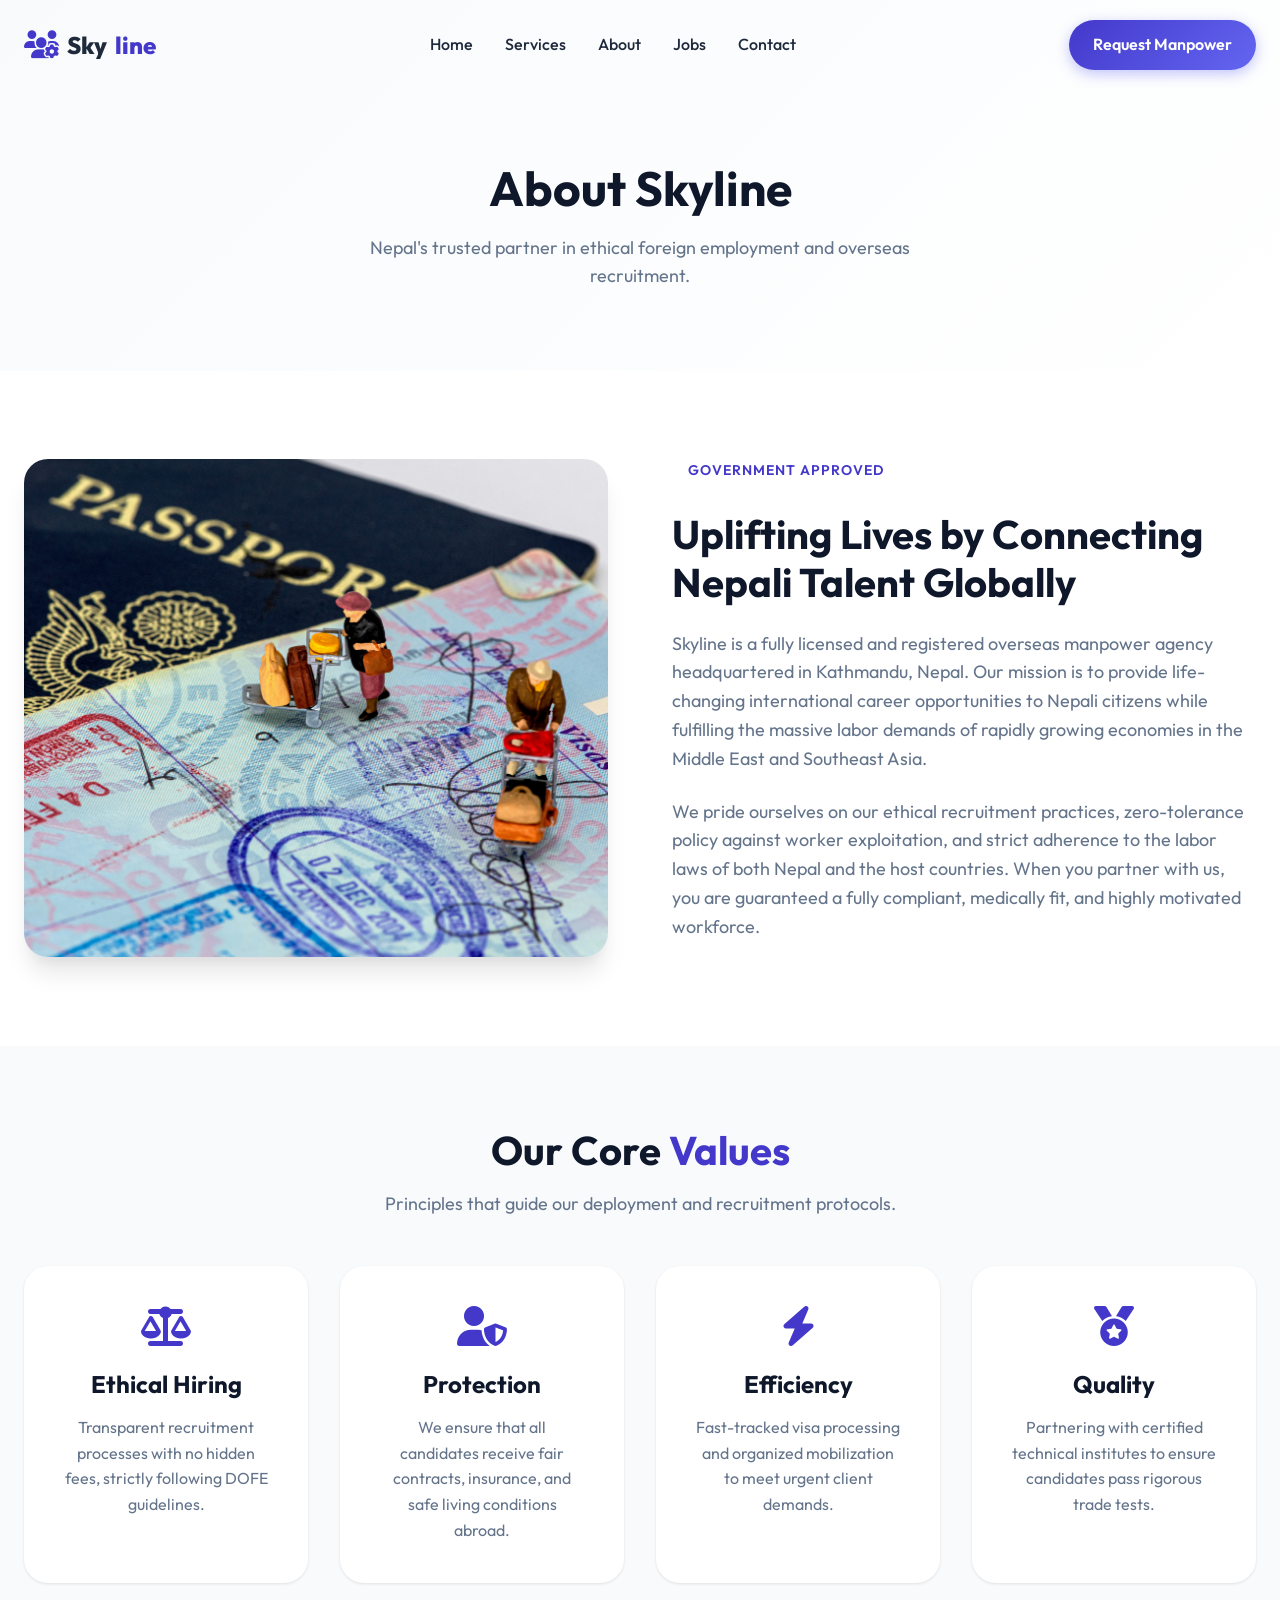
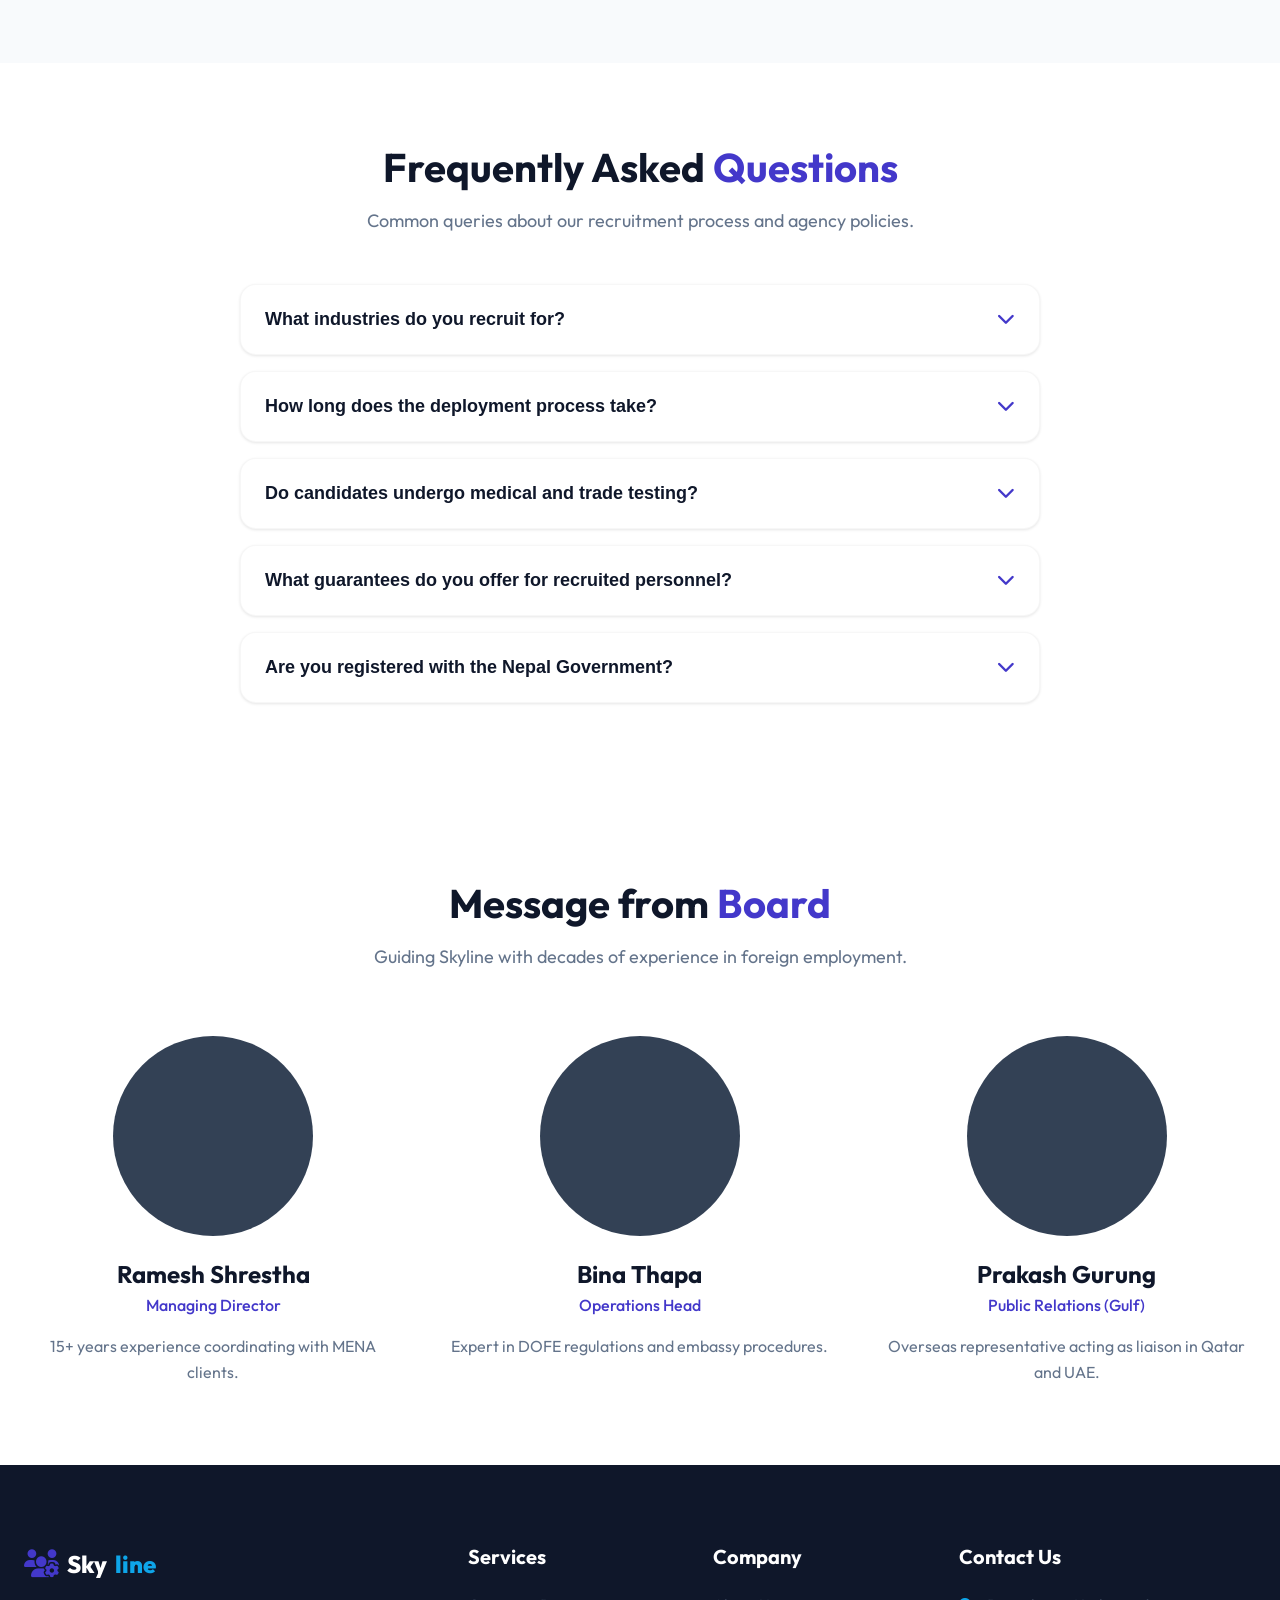
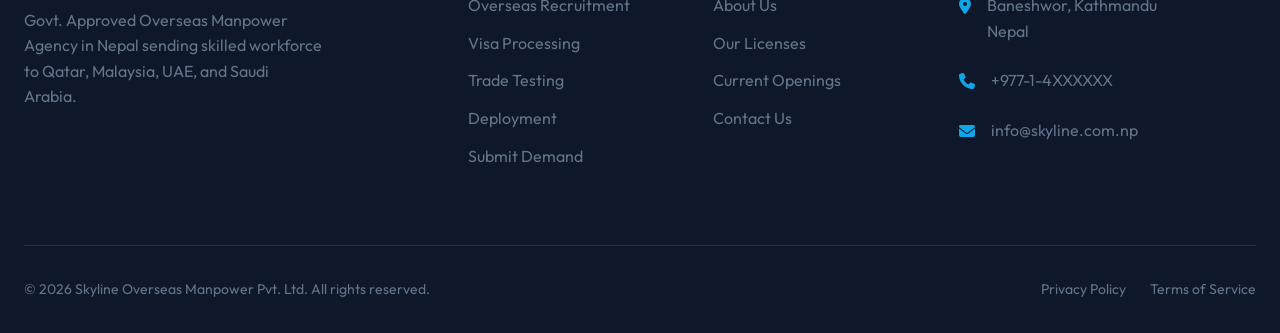
==== commit 475ba72a: "made job listing component and images" ====
--- a/about.html
+++ b/about.html
@@ -172,7 +172,7 @@
         <div class="container">
             <div class="mission-grid">
                 <div class="mission-image fade-in-up">
-                    <img src="about_office_team.webp" alt="Skyline Team in Nepal" style="border-radius: var(--radius-lg); box-shadow: var(--shadow-xl); width: 100%;">
+                    <img src="visa.jpg" alt="Skyline Team in Nepal" style="border-radius: var(--radius-lg); box-shadow: var(--shadow-xl); width: 100%;">
                 </div>
                 <div class="mission-content fade-in-up delay-100">
                     <div class="badge">Government Approved</div>
--- a/styles.css
+++ b/styles.css
@@ -844,6 +844,7 @@
     flex: 0 0 25%;
     padding: 0 1rem;
     box-sizing: border-box;
+    margin-bottom: 10px;
 }
 
 .role-card-inner {
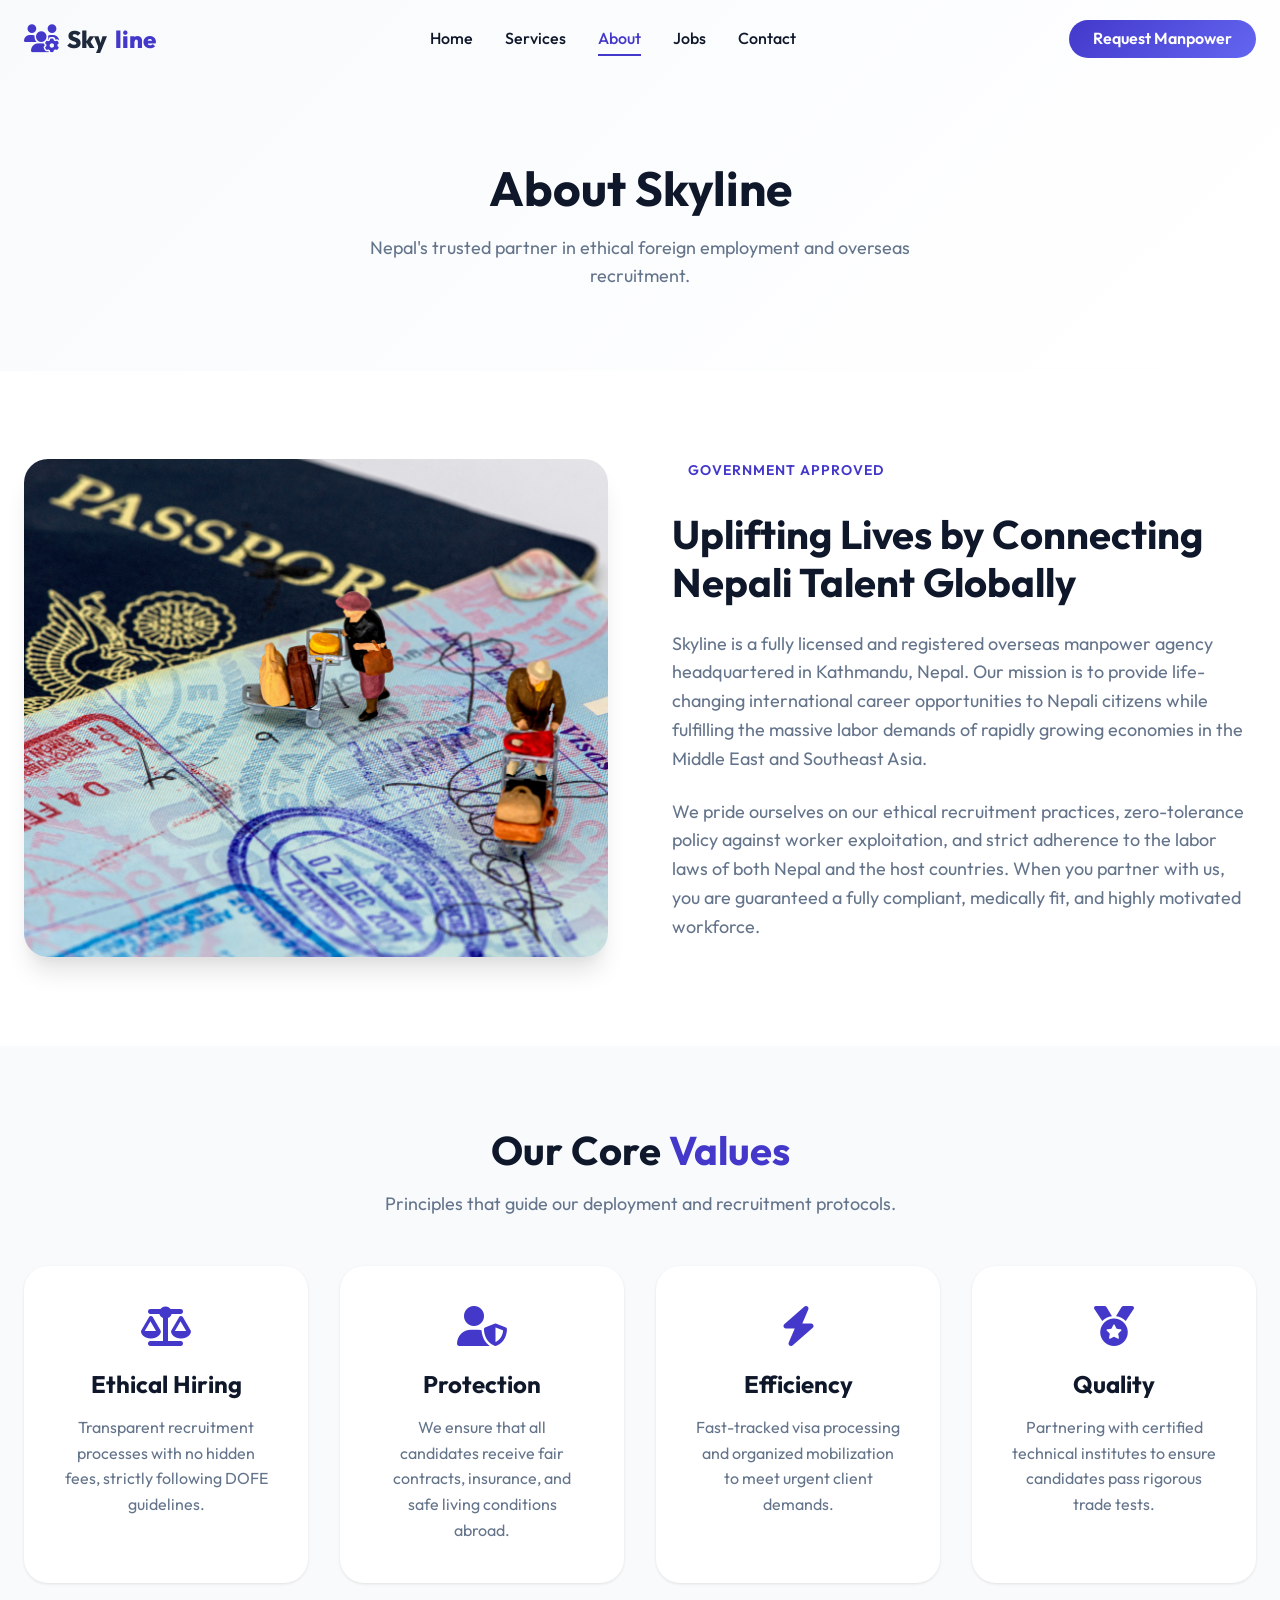
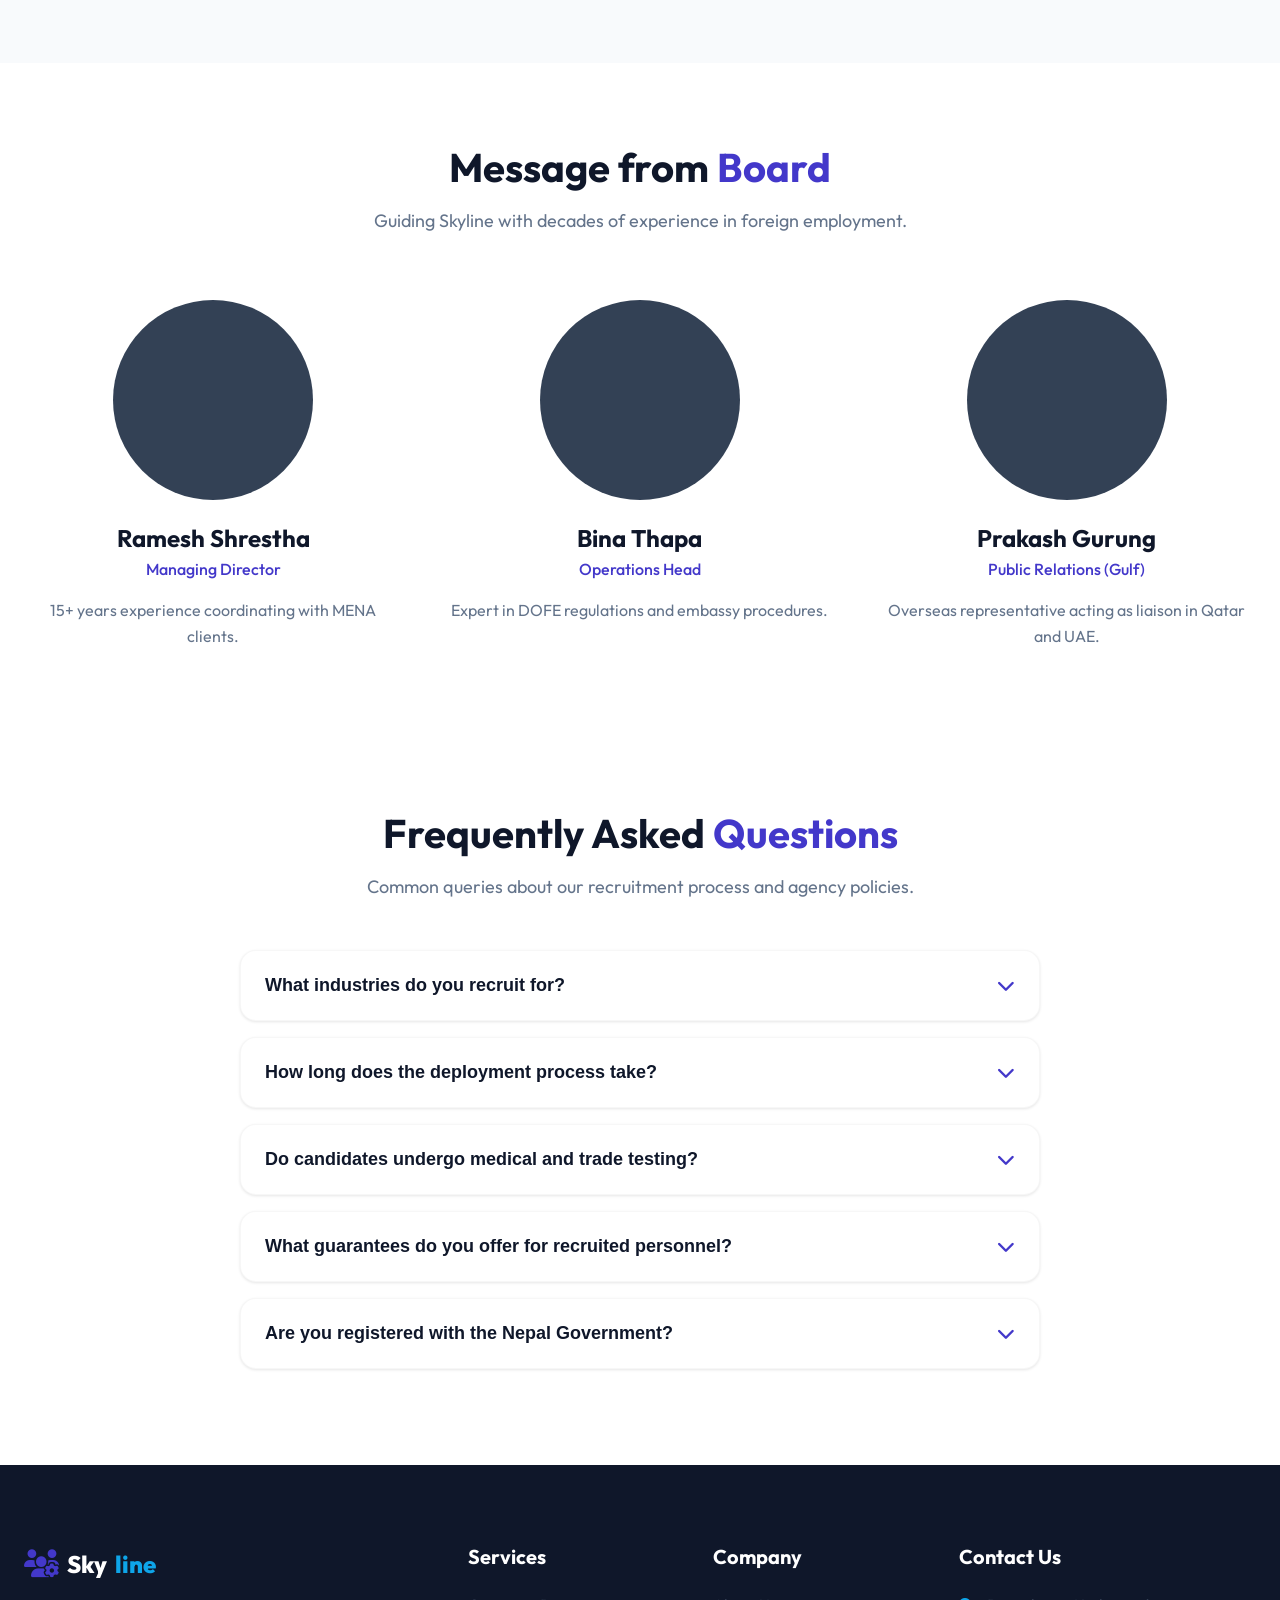
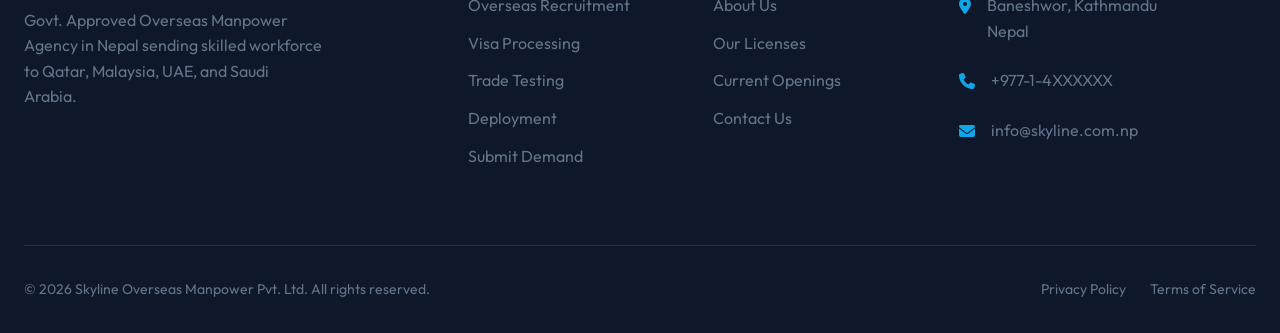
==== commit 1feb0988: "fixed jittering issue" ====
--- a/about.html
+++ b/about.html
@@ -1,14 +1,17 @@
 <!DOCTYPE html>
 <html lang="en">
+
 <head>
     <meta charset="UTF-8">
     <meta name="viewport" content="width=device-width, initial-scale=1.0">
     <title>About Us | Skyline</title>
-    <meta name="description" content="Learn more about Skyline, a top-ranked overseas recruitment agency serving the Middle East and Malaysia from Kathmandu, Nepal.">
+    <meta name="description"
+        content="Learn more about Skyline, a top-ranked overseas recruitment agency serving the Middle East and Malaysia from Kathmandu, Nepal.">
     <!-- Google Fonts -->
     <link rel="preconnect" href="https://fonts.googleapis.com">
     <link rel="preconnect" href="https://fonts.gstatic.com" crossorigin>
-    <link href="https://fonts.googleapis.com/css2?family=Outfit:wght@300;400;500;600;700;800&display=swap" rel="stylesheet">
+    <link href="https://fonts.googleapis.com/css2?family=Outfit:wght@300;400;500;600;700;800&display=swap"
+        rel="stylesheet">
     <!-- FontAwesome Icons -->
     <link rel="stylesheet" href="https://cdnjs.cloudflare.com/ajax/libs/font-awesome/6.4.0/css/all.min.css">
     <link rel="stylesheet" href="styles.css">
@@ -18,46 +21,55 @@
             background: linear-gradient(135deg, var(--bg-light), var(--bg-main));
             text-align: center;
         }
+
         .page-title {
             font-size: 3rem;
             margin-bottom: 1rem;
             color: var(--secondary);
         }
+
         .page-subtitle {
             font-size: 1.125rem;
             color: var(--text-muted);
             max-width: 600px;
             margin: 0 auto;
         }
-        
-        .mission-section { padding: var(--section-pad) 0; }
+
+        .mission-section {
+            padding: var(--section-pad) 0;
+        }
+
         .mission-grid {
             display: grid;
             grid-template-columns: 1fr 1fr;
             gap: 4rem;
             align-items: center;
         }
+
         .mission-content h2 {
             font-size: 2.5rem;
             margin-bottom: 1.5rem;
             color: var(--secondary);
         }
+
         .mission-content p {
             font-size: 1.125rem;
             color: var(--text-muted);
             margin-bottom: 1.5rem;
         }
-        
+
         .values-section {
             padding: var(--section-pad) 0;
             background: var(--bg-light);
         }
+
         .values-grid {
             display: grid;
             grid-template-columns: repeat(auto-fit, minmax(250px, 1fr));
             gap: 2rem;
             margin-top: 3rem;
         }
+
         .value-card {
             background: var(--white);
             padding: 2.5rem;
@@ -66,33 +78,42 @@
             box-shadow: var(--shadow-sm);
             transition: var(--transition);
         }
+
         .value-card:hover {
             transform: translateY(-5px);
             box-shadow: var(--shadow-md);
         }
+
         .value-icon {
             font-size: 2.5rem;
             color: var(--primary);
             margin-bottom: 1.5rem;
         }
+
         .value-card h3 {
             font-size: 1.5rem;
             margin-bottom: 1rem;
         }
+
         .value-card p {
             color: var(--text-muted);
         }
 
-        .team-section { padding: var(--section-pad) 0; }
+        .team-section {
+            padding: var(--section-pad) 0;
+        }
+
         .team-grid {
             display: grid;
             grid-template-columns: repeat(auto-fit, minmax(280px, 1fr));
             gap: 3rem;
             margin-top: 4rem;
         }
+
         .team-member {
             text-align: center;
         }
+
         .team-img {
             width: 200px;
             height: 200px;
@@ -102,11 +123,13 @@
             border: 4px solid var(--white);
             box-shadow: var(--shadow-md);
         }
+
         .team-name {
             font-size: 1.5rem;
             color: var(--secondary);
             margin-bottom: 0.25rem;
         }
+
         .team-role {
             color: var(--primary);
             font-weight: 500;
@@ -114,10 +137,14 @@
         }
 
         @media (max-width: 900px) {
-            .mission-grid { grid-template-columns: 1fr; gap: 2rem; }
+            .mission-grid {
+                grid-template-columns: 1fr;
+                gap: 2rem;
+            }
         }
     </style>
 </head>
+
 <body>
 
     <!-- Navigation -->
@@ -172,13 +199,20 @@
         <div class="container">
             <div class="mission-grid">
                 <div class="mission-image fade-in-up">
-                    <img src="visa.jpg" alt="Skyline Team in Nepal" style="border-radius: var(--radius-lg); box-shadow: var(--shadow-xl); width: 100%;">
+                    <img src="visa.jpg" alt="Skyline Team in Nepal"
+                        style="border-radius: var(--radius-lg); box-shadow: var(--shadow-xl); width: 100%;">
                 </div>
                 <div class="mission-content fade-in-up delay-100">
                     <div class="badge">Government Approved</div>
                     <h2>Uplifting Lives by Connecting Nepali Talent Globally</h2>
-                    <p>Skyline is a fully licensed and registered overseas manpower agency headquartered in Kathmandu, Nepal. Our mission is to provide life-changing international career opportunities to Nepali citizens while fulfilling the massive labor demands of rapidly growing economies in the Middle East and Southeast Asia.</p>
-                    <p>We pride ourselves on our ethical recruitment practices, zero-tolerance policy against worker exploitation, and strict adherence to the labor laws of both Nepal and the host countries. When you partner with us, you are guaranteed a fully compliant, medically fit, and highly motivated workforce.</p>
+                    <p>Skyline is a fully licensed and registered overseas manpower agency headquartered in Kathmandu,
+                        Nepal. Our mission is to provide life-changing international career opportunities to Nepali
+                        citizens while fulfilling the massive labor demands of rapidly growing economies in the Middle
+                        East and Southeast Asia.</p>
+                    <p>We pride ourselves on our ethical recruitment practices, zero-tolerance policy against worker
+                        exploitation, and strict adherence to the labor laws of both Nepal and the host countries. When
+                        you partner with us, you are guaranteed a fully compliant, medically fit, and highly motivated
+                        workforce.</p>
                 </div>
             </div>
         </div>
@@ -200,7 +234,8 @@
                 <div class="value-card fade-in-up delay-100">
                     <i class="fa-solid fa-user-shield value-icon"></i>
                     <h3>Protection</h3>
-                    <p>We ensure that all candidates receive fair contracts, insurance, and safe living conditions abroad.</p>
+                    <p>We ensure that all candidates receive fair contracts, insurance, and safe living conditions
+                        abroad.</p>
                 </div>
                 <div class="value-card fade-in-up delay-200">
                     <i class="fa-solid fa-bolt value-icon"></i>
@@ -210,7 +245,44 @@
                 <div class="value-card fade-in-up delay-300">
                     <i class="fa-solid fa-medal value-icon"></i>
                     <h3>Quality</h3>
-                    <p>Partnering with certified technical institutes to ensure candidates pass rigorous trade tests.</p>
+                    <p>Partnering with certified technical institutes to ensure candidates pass rigorous trade tests.
+                    </p>
+                </div>
+            </div>
+        </div>
+    </section>
+
+    <!-- Team Section -->
+    <section class="team-section">
+        <div class="container">
+            <div class="text-center fade-in-up">
+                <h2 class="section-title">Message from <span>Board</span></h2>
+                <p class="section-subtitle">Guiding Skyline with decades of experience in foreign employment.</p>
+            </div>
+            <div class="team-grid">
+                <div class="team-member fade-in-up">
+                    <div
+                        style="width: 200px; height: 200px; border-radius: 50%; background: var(--secondary-light); margin: 0 auto 1.5rem;">
+                    </div>
+                    <h3 class="team-name">Ramesh Shrestha</h3>
+                    <div class="team-role">Managing Director</div>
+                    <p class="text-muted">15+ years experience coordinating with MENA clients.</p>
+                </div>
+                <div class="team-member fade-in-up delay-100">
+                    <div
+                        style="width: 200px; height: 200px; border-radius: 50%; background: var(--secondary-light); margin: 0 auto 1.5rem;">
+                    </div>
+                    <h3 class="team-name">Bina Thapa</h3>
+                    <div class="team-role">Operations Head</div>
+                    <p class="text-muted">Expert in DOFE regulations and embassy procedures.</p>
+                </div>
+                <div class="team-member fade-in-up delay-200">
+                    <div
+                        style="width: 200px; height: 200px; border-radius: 50%; background: var(--secondary-light); margin: 0 auto 1.5rem;">
+                    </div>
+                    <h3 class="team-name">Prakash Gurung</h3>
+                    <div class="team-role">Public Relations (Gulf)</div>
+                    <p class="text-muted">Overseas representative acting as liaison in Qatar and UAE.</p>
                 </div>
             </div>
         </div>
@@ -223,9 +295,9 @@
                 <h2 class="section-title">Frequently Asked <span>Questions</span></h2>
                 <p class="section-subtitle">Common queries about our recruitment process and agency policies.</p>
             </div>
-            
+
             <div class="faq-container fade-in-up delay-100">
-                
+
                 <div class="faq-item">
                     <button class="faq-question">
                         <span>What industries do you recruit for?</span>
@@ -233,11 +305,13 @@
                     </button>
                     <div class="faq-answer">
                         <div class="faq-answer-inner">
-                            <p>We supply skilled, semi-skilled, and unskilled manpower across various sectors including Construction, Hospitality, Oil & Gas, Security, Healthcare, Manufacturing, and Facilities Management.</p>
+                            <p>We supply skilled, semi-skilled, and unskilled manpower across various sectors including
+                                Construction, Hospitality, Oil & Gas, Security, Healthcare, Manufacturing, and
+                                Facilities Management.</p>
                         </div>
                     </div>
                 </div>
-                
+
                 <div class="faq-item">
                     <button class="faq-question">
                         <span>How long does the deployment process take?</span>
@@ -245,11 +319,13 @@
                     </button>
                     <div class="faq-answer">
                         <div class="faq-answer-inner">
-                            <p>Typically, the entire deployment process from final selection to departure takes between 3 to 6 weeks, depending on the host country's visa processing times and local compliance requirements.</p>
+                            <p>Typically, the entire deployment process from final selection to departure takes between
+                                3 to 6 weeks, depending on the host country's visa processing times and local compliance
+                                requirements.</p>
                         </div>
                     </div>
                 </div>
-                
+
                 <div class="faq-item">
                     <button class="faq-question">
                         <span>Do candidates undergo medical and trade testing?</span>
@@ -257,11 +333,13 @@
                     </button>
                     <div class="faq-answer">
                         <div class="faq-answer-inner">
-                            <p>Yes, absolutely. All shortlisted candidates must pass a rigorous medical examination at a GAMCA or government-approved center. Technical candidates undergo practical trade tests at certified institutes before final selection.</p>
+                            <p>Yes, absolutely. All shortlisted candidates must pass a rigorous medical examination at a
+                                GAMCA or government-approved center. Technical candidates undergo practical trade tests
+                                at certified institutes before final selection.</p>
                         </div>
                     </div>
                 </div>
-                
+
                 <div class="faq-item">
                     <button class="faq-question">
                         <span>What guarantees do you offer for recruited personnel?</span>
@@ -269,11 +347,13 @@
                     </button>
                     <div class="faq-answer">
                         <div class="faq-answer-inner">
-                            <p>We provide a standard 90-day probationary guarantee. If a deployed worker is found medically unfit or professionally incompetent during this period, we will provide a replacement at our own sourcing cost.</p>
+                            <p>We provide a standard 90-day probationary guarantee. If a deployed worker is found
+                                medically unfit or professionally incompetent during this period, we will provide a
+                                replacement at our own sourcing cost.</p>
                         </div>
                     </div>
                 </div>
-                
+
                 <div class="faq-item">
                     <button class="faq-question">
                         <span>Are you registered with the Nepal Government?</span>
@@ -281,41 +361,13 @@
                     </button>
                     <div class="faq-answer">
                         <div class="faq-answer-inner">
-                            <p>Yes, Skyline is a fully licensed overseas employment agency authorized by the Department of Foreign Employment (DoFE), Government of Nepal. We adhere to all legitimate and ethical recruitment protocols.</p>
+                            <p>Yes, Skyline is a fully licensed overseas employment agency authorized by the Department
+                                of Foreign Employment (DoFE), Government of Nepal. We adhere to all legitimate and
+                                ethical recruitment protocols.</p>
                         </div>
                     </div>
                 </div>
 
-            </div>
-        </div>
-    </section>
-
-    <!-- Team Section -->
-    <section class="team-section">
-        <div class="container">
-            <div class="text-center fade-in-up">
-                <h2 class="section-title">Message from <span>Board</span></h2>
-                <p class="section-subtitle">Guiding Skyline with decades of experience in foreign employment.</p>
-            </div>
-            <div class="team-grid">
-                <div class="team-member fade-in-up">
-                    <div style="width: 200px; height: 200px; border-radius: 50%; background: var(--secondary-light); margin: 0 auto 1.5rem;"></div>
-                    <h3 class="team-name">Ramesh Shrestha</h3>
-                    <div class="team-role">Managing Director</div>
-                    <p class="text-muted">15+ years experience coordinating with MENA clients.</p>
-                </div>
-                <div class="team-member fade-in-up delay-100">
-                    <div style="width: 200px; height: 200px; border-radius: 50%; background: var(--secondary-light); margin: 0 auto 1.5rem;"></div>
-                    <h3 class="team-name">Bina Thapa</h3>
-                    <div class="team-role">Operations Head</div>
-                    <p class="text-muted">Expert in DOFE regulations and embassy procedures.</p>
-                </div>
-                <div class="team-member fade-in-up delay-200">
-                    <div style="width: 200px; height: 200px; border-radius: 50%; background: var(--secondary-light); margin: 0 auto 1.5rem;"></div>
-                    <h3 class="team-name">Prakash Gurung</h3>
-                    <div class="team-role">Public Relations (Gulf)</div>
-                    <p class="text-muted">Overseas representative acting as liaison in Qatar and UAE.</p>
-                </div>
             </div>
         </div>
     </section>
@@ -329,7 +381,8 @@
                     <a href="index.html" class="logo footer-logo">
                         <i class="fa-solid fa-users-gear"></i> Sky<span>line</span>
                     </a>
-                    <p class="footer-desc">Govt. Approved Overseas Manpower Agency in Nepal sending skilled workforce to Qatar, Malaysia, UAE, and Saudi Arabia.</p>
+                    <p class="footer-desc">Govt. Approved Overseas Manpower Agency in Nepal sending skilled workforce to
+                        Qatar, Malaysia, UAE, and Saudi Arabia.</p>
                 </div>
                 <!-- ... Footer Links Rest same ... -->
                 <div class="footer-col">
@@ -377,7 +430,7 @@
                 const elements = document.querySelectorAll('.fade-in-up');
                 elements.forEach(el => {
                     const rect = el.getBoundingClientRect();
-                    if(rect.top < window.innerHeight) {
+                    if (rect.top < window.innerHeight) {
                         el.classList.add('visible');
                     }
                 });
@@ -385,4 +438,5 @@
         });
     </script>
 </body>
-</html>
+
+</html>
--- a/styles.css
+++ b/styles.css
@@ -1,6 +1,5 @@
 /* ===== VARIABLES & BASE ===== */
 :root {
-    /* Colors */
     --primary: #4338ca;
     --primary-light: #6366f1;
     --primary-dark: #312e81;
@@ -19,13 +18,10 @@
 
     --white: #ffffff;
 
-    /* Typography */
     --font-main: 'Outfit', sans-serif;
 
-    /* Spacing */
     --section-pad: 5rem;
 
-    /* Utility */
     --radius-sm: 0.5rem;
     --radius-md: 1rem;
     --radius-lg: 1.5rem;
@@ -162,7 +158,7 @@
     display: inline-flex;
     align-items: center;
     justify-content: center;
-    padding: 0.75rem 1.5rem;
+    padding: 0.40rem 1.5rem;
     border-radius: var(--radius-full);
     font-weight: 600;
     font-size: 1rem;
@@ -180,7 +176,7 @@
 .btn-primary {
     background: linear-gradient(135deg, var(--primary), var(--primary-light));
     color: var(--white);
-    box-shadow: 0 4px 14px 0 rgba(99, 102, 241, 0.39);
+    /* box-shadow: 0 4px 14px 0 rgba(99, 102, 241, 0.39); */
 }
 
 .btn-primary:hover {
@@ -218,7 +214,7 @@
 }
 
 .text-primary {
-    color: var(--primary) !important;
+    color: white !important;
 }
 
 .bg-light {
@@ -303,6 +299,8 @@
 .nav-links a {
     font-weight: 500;
     position: relative;
+    color: var(--secondary);
+    transition: var(--transition);
 }
 
 .nav-links a::after {
@@ -326,6 +324,20 @@
     color: var(--primary);
 }
 
+/* --- HOME PAGE SPECIFIC STYLES (Transparent Navbar) --- */
+.home-page .navbar:not(.scrolled) .nav-links a {
+    color: var(--white);
+}
+
+.home-page .navbar:not(.scrolled) .nav-links a::after {
+    background-color: var(--white);
+}
+
+.home-page .navbar:not(.scrolled) .nav-links a:hover,
+.home-page .navbar:not(.scrolled) .nav-links a.active {
+    color: rgba(255, 255, 255, 0.8);
+}
+
 .nav-cta {
     display: flex;
     align-items: center;
@@ -339,6 +351,11 @@
     font-size: 1.5rem;
     color: var(--secondary);
     cursor: pointer;
+    transition: var(--transition);
+}
+
+.home-page .navbar:not(.scrolled) .mobile-menu-btn {
+    color: var(--white);
 }
 
 /* Mobile Menu */
@@ -388,169 +405,119 @@
     color: var(--secondary);
 }
 
-/* ===== HERO SECTION ===== */
+/* ===== HERO SECTION — FULL BACKGROUND ===== */
+.hero-wrapper {
+    position: relative;
+    width: 100%;
+    height: 100vh;
+    display: flex;
+    justify-content: center;
+    align-items: center;
+    background: #0d1b3e; /* Dark background matching the theme */
+    overflow: hidden;
+}
+
 .hero {
-    /* 
-     * FIX: Use height + max-height instead of only min-height.
-     * padding-top accounts for the fixed navbar (~80px) with extra breathing room.
-     * overflow:hidden clips the decorative shapes and floating card offsets.
-     */
-    height: 100vh;
-    max-height: 100vh;
-    padding: 5rem 0 2rem;
-    display: flex;
-    align-items: center;
+    width: 100%;
+    height: 100%;
+    display: flex;
+    align-items: center;
+    justify-content: center;
     position: relative;
     overflow: hidden;
-    background-color: transparent;
-    box-sizing: border-box;
-}
-
-/* Decorative Background Radials */
-.hero::before {
+    z-index: 10;
+    will-change: transform, clip-path;
+}
+
+.hero-overlay::after {
     content: '';
     position: absolute;
-    top: -10%;
-    right: -5%;
-    width: 800px;
-    height: 800px;
-    background: radial-gradient(circle, rgba(99, 102, 241, 0.08) 0%, rgba(255, 255, 255, 0) 70%);
+    top: -20%;
+    right: -10%;
+    width: 700px;
+    height: 700px;
+    background: radial-gradient(circle, rgba(99, 102, 241, 0.07) 0%, transparent 65%);
     border-radius: 50%;
-    z-index: 0;
     pointer-events: none;
 }
 
-.hero::after {
-    content: '';
-    position: absolute;
-    bottom: -10%;
-    left: -5%;
-    width: 600px;
-    height: 600px;
-    background: radial-gradient(circle, rgba(14, 165, 233, 0.05) 0%, rgba(255, 255, 255, 0) 70%);
-    border-radius: 50%;
-    z-index: 0;
-    pointer-events: none;
-}
-
-/* Decorative Shapes */
-.hero-shape-1 {
-    position: absolute;
-    top: 15%;
-    left: 5%;
-    width: 80px;
-    height: 80px;
-    border: 2px solid rgba(99, 102, 241, 0.1);
-    border-radius: 50%;
-    z-index: 1;
-    animation: float 8s ease-in-out infinite;
-    pointer-events: none;
-}
-
-.hero-shape-2 {
-    position: absolute;
-    bottom: 20%;
-    right: 8%;
-    width: 120px;
-    height: 120px;
-    border: 2px dashed rgba(14, 165, 233, 0.08);
-    border-radius: 16px;
-    transform: rotate(30deg);
-    z-index: 1;
-    animation: float 10s ease-in-out infinite reverse;
-    pointer-events: none;
-}
-
-.hero-shape-3 {
-    position: absolute;
-    top: 60%;
-    left: 15%;
-    width: 12px;
-    height: 12px;
-    background: rgba(99, 102, 241, 0.12);
-    border-radius: 50%;
-    z-index: 1;
-    animation: float 6s ease-in-out infinite;
-    animation-delay: -2s;
-    pointer-events: none;
-}
-
-.hero-shape-4 {
-    position: absolute;
-    top: 25%;
-    right: 25%;
-    width: 8px;
-    height: 8px;
-    background: rgba(14, 165, 233, 0.15);
-    border-radius: 50%;
-    z-index: 1;
-    animation: float 7s ease-in-out infinite;
-    animation-delay: -4s;
-    pointer-events: none;
-}
-
-/* Particles Container */
 .particles-container {
     position: absolute;
-    top: 0;
-    left: 0;
-    width: 100%;
-    height: 100%;
-    z-index: 0;
+    inset: 0;
+    z-index: 2;
     pointer-events: none;
 }
 
+/* Single centered column */
 .hero-container {
-    display: grid;
-    grid-template-columns: 1fr 1fr;
-    gap: 3rem;
-    align-items: center;
+    display: flex;
+    flex-direction: column;
+    align-items: center;
+    text-align: center;
     position: relative;
     z-index: 10;
     width: 100%;
+    max-width: 860px;
+    margin: 0 auto;
+    padding: 0 1.5rem;
 }
 
 .hero-content {
     display: flex;
     flex-direction: column;
+    align-items: center;
+    width: 100%;
 }
 
 .hero-title {
-    font-size: clamp(2rem, 3.5vw, 3.5rem);
-    margin-bottom: 1rem;
-    letter-spacing: -1px;
-    line-height: 1.15;
+    color: white;
+    font-size: clamp(2rem, 4.5vw, 3.75rem);
+    margin-bottom: 3.1rem;
+    letter-spacing: -1.5px;
+    line-height: 1.12;
+    max-width: 820px;
 }
 
 .hero-title span {
-    background: linear-gradient(135deg, var(--primary), var(--accent));
+    background: linear-gradient(135deg, white, white);
     -webkit-background-clip: text;
     background-clip: text;
     -webkit-text-fill-color: transparent;
     display: inline-block;
 }
 
-.hero-subtitle {
-    font-size: 1rem;
-    color: var(--text-muted);
-    margin-bottom: 1.75rem;
-    max-width: 90%;
-    line-height: 1.7;
-}
-
+/* .hero-subtitle {
+    font-size: 1.05rem;
+    color: white;
+    margin-bottom: 3rem;
+    max-width: 580px;
+    line-height: 1.75;
+    text-align: center;
+} */
+
+/* Badge inside hero */
+.hero-content .badge {
+    background: rgba(67, 56, 202, 0.08);
+    color: var(--primary);
+    border: 1px solid rgba(67, 56, 202, 0.15);
+    margin-bottom: 1.35rem;
+}
+
+/* Search bar */
 .hero-search {
-    margin-bottom: 2rem;
-    width: 100%;
+    width: 100%;
+    max-width: 780px;
+    margin-bottom: 2.25rem;
 }
 
 .search-form {
     display: flex;
     align-items: center;
-    background: var(--white);
-    padding: 0.5rem;
-    border-radius: var(--radius-lg);
-    box-shadow: var(--shadow-xl);
-    border: 1px solid rgba(0, 0, 0, 0.05);
+    background: #ffffff;
+    padding: 8px;
+    border-radius: 18px;
+    box-shadow: 0 8px 40px rgba(67, 56, 202, 0.12), 0 2px 8px rgba(0, 0, 0, 0.05);
+    border: 1px solid rgba(67, 56, 202, 0.10);
     flex-wrap: wrap;
     gap: 0;
 }
@@ -558,15 +525,15 @@
 .search-input-group {
     display: flex;
     align-items: center;
-    padding: 0.75rem 1.25rem;
+    padding: 10px 18px;
     flex: 1;
-    min-width: 120px;
+    min-width: 130px;
 }
 
 .search-input-group i {
     color: var(--primary);
-    font-size: 1rem;
-    margin-right: 0.5rem;
+    font-size: 14px;
+    margin-right: 8px;
     flex-shrink: 0;
 }
 
@@ -574,8 +541,8 @@
 .search-input-group select {
     border: none;
     outline: none;
-    font-family: inherit;
-    font-size: 0.9rem;
+    font-family: var(--font-main);
+    font-size: 0.88rem;
     color: var(--secondary);
     width: 100%;
     background: transparent;
@@ -583,156 +550,74 @@
 }
 
 .search-input-group input::placeholder {
-    color: var(--text-muted);
+    color: #94a3b8;
 }
 
 .search-divider {
     width: 1px;
-    height: 28px;
+    height: 26px;
     background-color: #e2e8f0;
     flex-shrink: 0;
 }
 
 .search-btn {
-    padding: 0.75rem 1.5rem;
-    border-radius: 10px;
-    font-size: 1rem;
+    padding: 13px 28px;
+    border-radius: 12px;
+    font-size: 0.95rem;
     white-space: nowrap;
     flex-shrink: 0;
 }
 
-.hero-stats {
-    display: flex;
-    align-items: center;
-    gap: 1.5rem;
-    flex-wrap: wrap;
-}
-
-.stat-item {
+/* Stats for Scroll Animation */
+.hero-scrolled-stats {
+    position: absolute;
+    inset: 0;
+    display: flex;
+    justify-content: space-between;
+    align-items: center;
+    padding: 0 8vw;
+    pointer-events: none;
+    z-index: 15;
+}
+
+.stats-left, .stats-right {
     display: flex;
     flex-direction: column;
-}
-
-.stat-number {
-    font-size: 1.75rem;
+    gap: 2.5rem;
+}
+
+.stat-scrolled {
+    display: flex;
+    flex-direction: column;
+    align-items: center;
+    text-align: center;
+}
+
+.stat-scrolled .stat-number {
+    font-size: 3rem;
     font-weight: 800;
-    color: var(--secondary);
+    color: var(--accent);
     line-height: 1.1;
 }
 
-.stat-label {
-    font-size: 0.8rem;
-    color: var(--text-muted);
+.stat-scrolled .stat-label {
+    font-size: 1rem;
+    color: white;
     font-weight: 500;
-    line-height: 1.3;
-}
-
-.stat-divider {
-    width: 1px;
-    height: 36px;
-    background-color: #e2e8f0;
-    flex-shrink: 0;
-}
-
-/* Hero Image */
-.hero-image-wrapper {
-    position: relative;
-    border-radius: var(--radius-lg);
-    z-index: 10;
-    /* Constrain so it never overflows vertically */
-    max-height: calc(100vh - 8rem);
-    overflow: visible;
-}
-
-.hero-image-bg {
-    position: absolute;
-    /* FIX: Keep decorative bg inside wrapper bounds */
-    top: 10px;
-    right: -10px;
-    bottom: -10px;
-    left: 10px;
-    background-color: var(--primary);
-    border-radius: var(--radius-lg);
-    z-index: -1;
-    opacity: 0.1;
-}
-
-.hero-image {
-    width: 100%;
-    border-radius: var(--radius-lg);
-    box-shadow: var(--shadow-xl);
-    object-fit: cover;
-    /* FIX: Let height be driven by the wrapper, not a fixed ratio that
-       can exceed viewport on short screens */
-    height: calc(100vh - 10rem);
-    max-height: 560px;
-}
-
-/* Floating Cards */
-.floating-card {
-    position: absolute;
-    background: rgba(255, 255, 255, 0.92);
-    backdrop-filter: blur(10px);
-    -webkit-backdrop-filter: blur(10px);
-    padding: 0.875rem 1.25rem;
-    border-radius: var(--radius-md);
-    box-shadow: var(--shadow-lg);
-    display: flex;
-    align-items: center;
-    gap: 0.875rem;
-    animation: float 6s ease-in-out infinite;
-    /* FIX: ensure cards stay inside the viewport/section */
-    z-index: 20;
-}
-
-/* FIX: moved from -40px offsets to safe inset positions */
-.bottom-left {
-    bottom: 20px;
-    left: 12px;
-}
-
-.top-right {
-    top: 20px;
-    right: 12px;
-    animation-delay: -3s;
-}
-
-.floating-card-icon {
-    width: 38px;
-    height: 38px;
-    background: var(--primary-light);
-    color: white;
-    border-radius: 50%;
-    display: flex;
-    align-items: center;
-    justify-content: center;
-    font-size: 1.1rem;
-    flex-shrink: 0;
-}
-
-.floating-card-text {
-    font-size: 0.8rem;
-    color: var(--text-muted);
-    line-height: 1.2;
-}
-
-.floating-card-text strong {
-    color: var(--secondary);
-    font-size: 0.9rem;
-}
-
-@keyframes float {
-    0% {
-        transform: translateY(0px);
-    }
-
-    50% {
-        transform: translateY(-12px);
-    }
-
-    100% {
-        transform: translateY(0px);
-    }
+    margin-top: 0.5rem;
+    line-height: 1.35;
+}
+
+/* Suppress old hero elements */
+.hero-image-wrapper,
+.hero-image-bg,
+.hero-image,
+.floating-card,
+.hero-shape-1,
+.hero-shape-2,
+.hero-shape-3,
+.hero-shape-4 {
+    display: none !important;
 }
 
 /* ===== ABOUT SECTION ===== */
@@ -823,7 +708,6 @@
     z-index: 2;
 }
 
-/* Carousel Layout */
 .roles-carousel-container {
     position: relative;
     margin-top: 4rem;
@@ -877,23 +761,6 @@
     transform: scale(1.1);
 }
 
-.role-icon-overlay {
-    position: absolute;
-    top: 15px;
-    right: 15px;
-    width: 45px;
-    height: 45px;
-    background: var(--white);
-    border-radius: 50%;
-    display: flex;
-    align-items: center;
-    justify-content: center;
-    color: var(--role-color);
-    font-size: 1.25rem;
-    box-shadow: var(--shadow-md);
-    z-index: 2;
-}
-
 .role-card-content {
     padding: 2rem 1.5rem;
     flex: 1;
@@ -933,7 +800,6 @@
     border-bottom: none;
 }
 
-/* Carousel Nav Buttons */
 .carousel-nav-btn {
     position: absolute;
     top: 50%;
@@ -971,7 +837,7 @@
 .company-stats {
     position: relative;
     padding: 6rem 0;
-    background: url('news_bg_map.jpg') center/cover no-repeat fixed;
+    background: url('news_bg_map.jpg') center/cover no-repeat;
     overflow: hidden;
 }
 
@@ -1001,7 +867,7 @@
 }
 
 .stat-card {
-    background: rgba(255, 255, 255, 0.08);
+    background: rgba(41, 41, 41, 0.08);
     backdrop-filter: blur(16px);
     -webkit-backdrop-filter: blur(16px);
     border: 1px solid rgba(255, 255, 255, 0.12);
@@ -1052,101 +918,9 @@
     font-weight: 500;
 }
 
-/* ===== SERVICES SECTION ===== */
+/* ===== SECTION PADDING ===== */
 .section-padding {
     padding: var(--section-pad) 0;
-}
-
-.services-grid {
-    display: grid;
-    grid-template-columns: repeat(auto-fit, minmax(280px, 1fr));
-    gap: 2rem;
-    margin-top: 3.5rem;
-}
-
-.service-card {
-    background: var(--white);
-    padding: 2.5rem 2rem;
-    border-radius: var(--radius-lg);
-    box-shadow: var(--shadow-md);
-    transition: var(--transition);
-    border: 1px solid rgba(0, 0, 0, 0.02);
-    position: relative;
-    overflow: hidden;
-}
-
-.service-card::before {
-    content: '';
-    position: absolute;
-    top: 0;
-    left: 0;
-    width: 100%;
-    height: 4px;
-    background: linear-gradient(90deg, var(--primary), var(--accent));
-    transform: scaleX(0);
-    transform-origin: left;
-    transition: transform 0.4s ease;
-}
-
-.service-card:hover {
-    transform: translateY(-10px);
-    box-shadow: var(--shadow-xl);
-}
-
-.service-card:hover::before {
-    transform: scaleX(1);
-}
-
-.service-icon-wrapper {
-    width: 60px;
-    height: 60px;
-    background: rgba(99, 102, 241, 0.1);
-    border-radius: var(--radius-md);
-    display: flex;
-    align-items: center;
-    justify-content: center;
-    margin-bottom: 1.5rem;
-    transition: var(--transition);
-}
-
-.service-card:hover .service-icon-wrapper {
-    background: var(--primary);
-}
-
-.service-icon {
-    font-size: 1.75rem;
-    color: var(--primary);
-    transition: var(--transition);
-}
-
-.service-card:hover .service-icon {
-    color: var(--white);
-}
-
-.service-title {
-    font-size: 1.5rem;
-    margin-bottom: 1rem;
-}
-
-.service-desc {
-    color: var(--text-muted);
-    margin-bottom: 1.5rem;
-}
-
-.service-link {
-    display: inline-flex;
-    align-items: center;
-    gap: 0.5rem;
-    color: var(--primary);
-    font-weight: 600;
-}
-
-.service-link i {
-    transition: var(--transition);
-}
-
-.service-link:hover i {
-    transform: translateX(5px);
 }
 
 /* ===== CTA SECTION ===== */
@@ -1202,7 +976,7 @@
     z-index: 2;
 }
 
-/* ===== TESTIMONIALS SECTION ===== */
+/* ===== TESTIMONIALS ===== */
 .testimonial-carousel-container {
     max-width: 900px;
     margin: 4rem auto 0;
@@ -1340,7 +1114,6 @@
     background-image: url('news_bg_map.jpg');
     background-size: cover;
     background-position: center;
-    background-attachment: fixed;
     background-color: var(--white);
     padding: 5rem 0;
 }
@@ -1662,45 +1435,6 @@
     font-weight: 600;
 }
 
-@media (min-width: 768px) {
-    .process-path {
-        grid-template-columns: repeat(3, 1fr);
-        gap: 3rem 2.5rem;
-    }
-
-    .process-node::after {
-        content: '\f061';
-        font-family: 'Font Awesome 6 Free';
-        font-weight: 900;
-        position: absolute;
-        top: 67px;
-        right: -1.25rem;
-        color: var(--accent);
-        font-size: 1.5rem;
-        z-index: 10;
-        transform: translate(50%, -50%);
-        opacity: 0.5;
-    }
-
-    .process-node:nth-child(3n)::after {
-        content: none;
-    }
-}
-
-@media (min-width: 1024px) {
-    .process-path {
-        grid-template-columns: repeat(5, 1fr);
-    }
-
-    .process-node:nth-child(3n)::after {
-        content: '\f061';
-    }
-
-    .process-node:nth-child(5n)::after {
-        content: none;
-    }
-}
-
 /* ===== FAQ SECTION ===== */
 .faq-container {
     max-width: 800px;
@@ -1800,18 +1534,6 @@
 
 /* ===== MEDIA QUERIES ===== */
 @media (max-width: 1024px) {
-    .hero-title {
-        font-size: clamp(1.75rem, 3vw, 3rem);
-    }
-
-    .hero-container {
-        gap: 2rem;
-    }
-
-    .floating-card {
-        padding: 0.6rem 0.9rem;
-    }
-
     .stats-grid {
         grid-template-columns: repeat(2, 1fr);
     }
@@ -1822,59 +1544,25 @@
 }
 
 @media (max-width: 900px) {
-
-    /* 
-     * On tablets/mobile the two-column hero grid collapses.
-     * We release the fixed height so content can breathe naturally.
-     */
     .hero {
         height: auto;
-        max-height: none;
         min-height: 100svh;
-        /* svh accounts for mobile browser chrome */
-        padding: 5.5rem 0 3rem;
-        align-items: flex-start;
-    }
-
-    .hero-container {
-        grid-template-columns: 1fr;
-        text-align: center;
-    }
-
-    .hero-content {
-        order: 1;
-        align-items: center;
-    }
-
-    .hero-image-wrapper {
-        order: 2;
-        max-width: 480px;
-        margin: 0 auto;
-        max-height: none;
-    }
-
-    .hero-image {
-        height: 320px;
-        max-height: 320px;
-    }
-
-    .hero-subtitle {
-        margin: 0 auto 1.75rem;
-        max-width: 100%;
+        padding: 6rem 0 3.5rem;
     }
 
     .search-form {
         flex-direction: column;
-        padding: 1rem;
-        gap: 0.5rem;
-        border-radius: var(--radius-md);
+        padding: 12px;
+        border-radius: 14px;
+        gap: 6px;
     }
 
     .search-input-group {
         width: 100%;
-        padding: 0.5rem 0.75rem;
-        background: var(--bg-light);
-        border-radius: var(--radius-sm);
+        background: #f8fafc;
+        border-radius: 8px;
+        padding: 10px 14px;
+        min-width: unset;
     }
 
     .search-divider {
@@ -1883,22 +1571,13 @@
 
     .search-btn {
         width: 100%;
-        margin-top: 0.25rem;
-    }
-
-    .hero-stats {
-        justify-content: center;
-    }
-
-    /* Cards sit inside the image on mobile */
-    .bottom-left {
-        left: 8px;
-        bottom: 10px;
-    }
-
-    .top-right {
-        right: 8px;
-        top: 10px;
+        border-radius: 8px;
+        margin-top: 2px;
+    }
+
+    .stat-divider {
+        width: 36px;
+        height: 1px;
     }
 
     .about-container {
@@ -1969,22 +1648,7 @@
     }
 
     .hero-stats {
-        flex-direction: column;
         gap: 1rem;
-        align-items: flex-start;
-    }
-
-    .hero-stats {
-        align-items: center;
-    }
-
-    .stat-divider {
-        width: 40px;
-        height: 1px;
-    }
-
-    .floating-card {
-        display: none;
     }
 
     .about-experience {
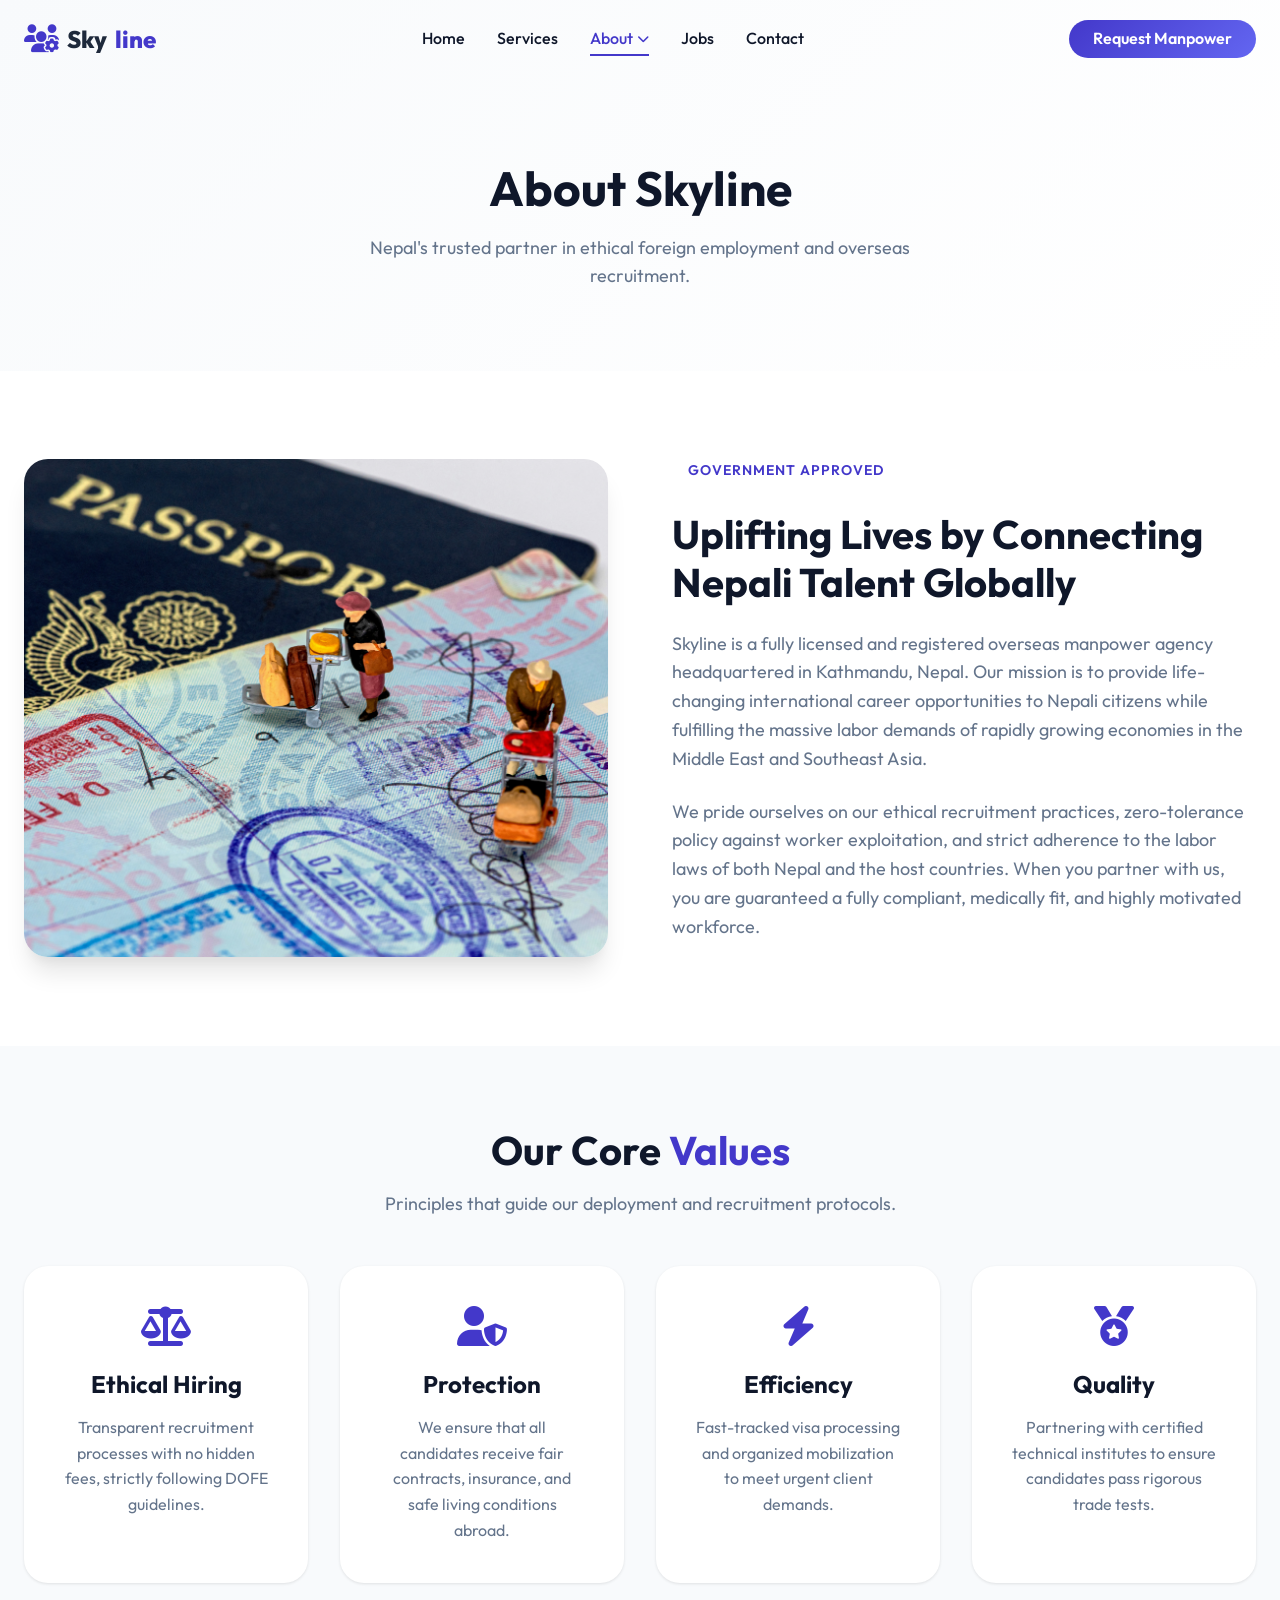
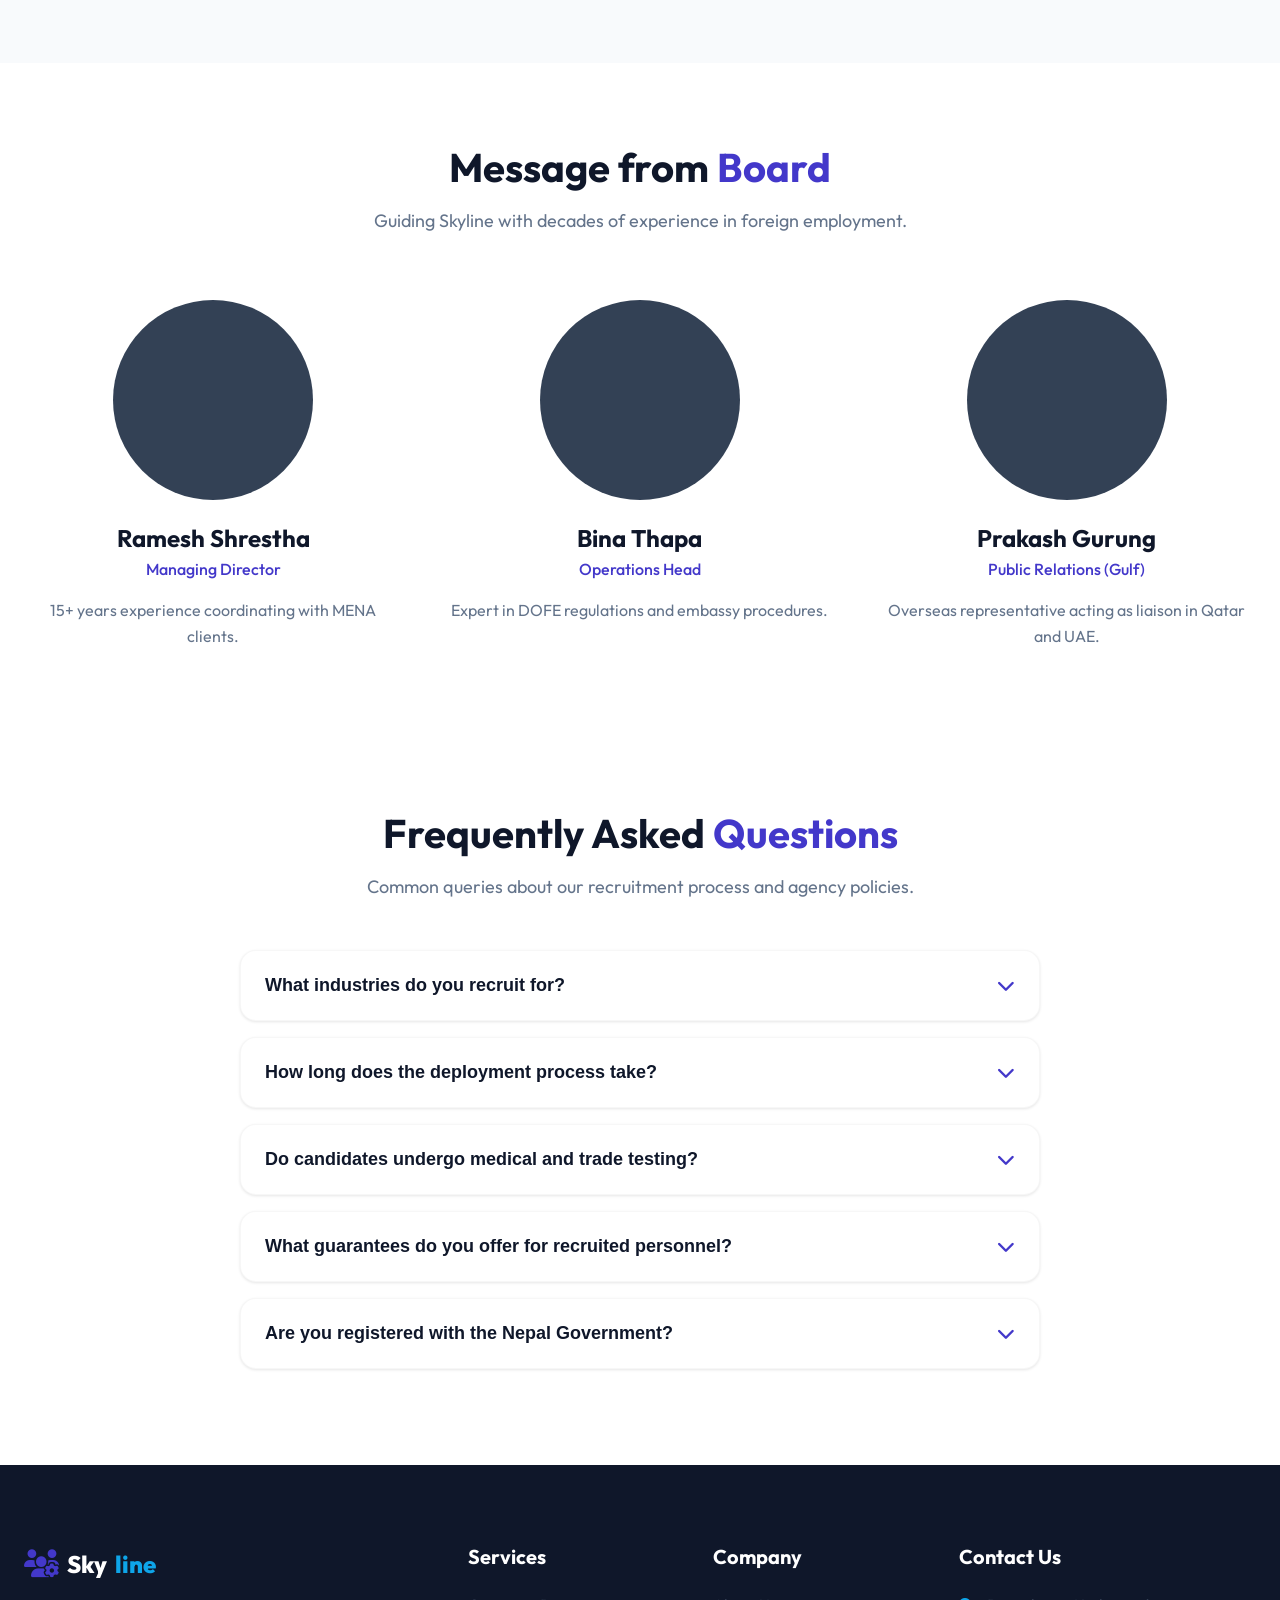
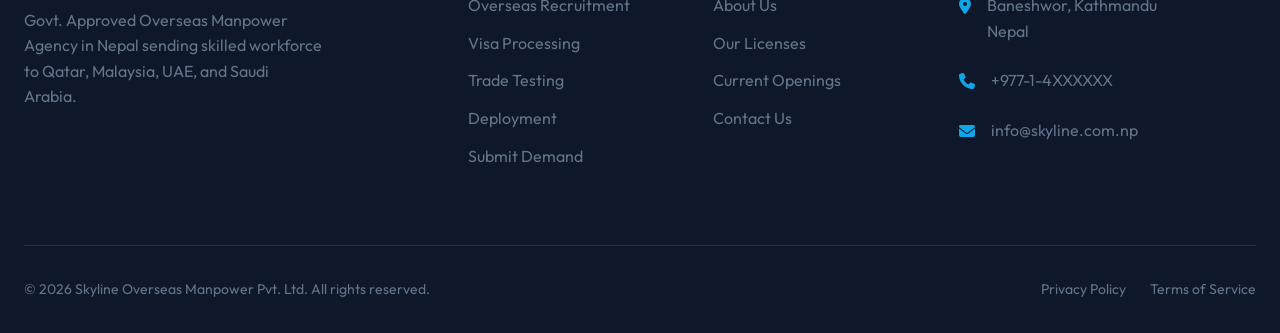
==== commit 6e4631b3: "added industries.h+tml" ====
--- a/about.html
+++ b/about.html
@@ -156,7 +156,13 @@
             <nav class="nav-links">
                 <a href="index.html">Home</a>
                 <a href="services.html">Services</a>
-                <a href="about.html" class="active">About</a>
+                <div class="nav-dropdown">
+                    <a href="about.html" class="dropdown-toggle active">About <i class="fa-solid fa-chevron-down"></i></a>
+                    <div class="dropdown-menu">
+                        <a href="about.html" class="active">About SkyLine</a>
+                        <a href="industries.html">Industries</a>
+                    </div>
+                </div>
                 <a href="jobs.html">Jobs</a>
                 <a href="contact.html">Contact</a>
             </nav>
@@ -178,7 +184,13 @@
             <nav class="mobile-nav-links">
                 <a href="index.html" class="mobile-link">Home</a>
                 <a href="services.html" class="mobile-link">Services</a>
-                <a href="about.html" class="mobile-link">About</a>
+                <div class="nav-dropdown">
+                    <span class="mobile-link dropdown-toggle" onclick="this.parentElement.classList.toggle('active')">About <i class="fa-solid fa-chevron-down"></i></span>
+                    <div class="dropdown-menu">
+                        <a href="about.html" class="mobile-link active" style="font-size: 1.2rem;">About SkyLine</a>
+                        <a href="industries.html" class="mobile-link" style="font-size: 1.2rem;">Industries</a>
+                    </div>
+                </div>
                 <a href="jobs.html" class="mobile-link">Jobs</a>
                 <a href="contact.html" class="mobile-link">Contact</a>
                 <a href="hire-talent.html" class="btn btn-primary mt-4">Request Manpower</a>
--- a/styles.css
+++ b/styles.css
@@ -586,26 +586,79 @@
     gap: 2.5rem;
 }
 
-.stat-scrolled {
+/* Glassmorphic Slanted Stat Cards */
+.stat-glass-card {
+    position: relative;
+    width: 260px;
+    border-radius: 20px;
+    overflow: hidden;
+    box-shadow: 0 20px 40px rgba(0, 0, 0, 0.4);
+    border: 1px solid rgba(255, 255, 255, 0.15);
+    background: rgba(15, 23, 42, 0.6);
+    backdrop-filter: blur(12px);
+    -webkit-backdrop-filter: blur(12px);
+    will-change: transform, opacity;
+}
+
+.stat-card-large {
+    width: 300px;
+    padding: 1rem 0;
+}
+
+.sgc-bg {
+    position: absolute;
+    inset: 0;
+    background-size: cover;
+    background-position: center;
+    opacity: 0.25;
+    z-index: 1;
+    mix-blend-mode: overlay;
+}
+
+.sgc-content {
+    position: relative;
+    z-index: 2;
+    padding: 2rem 1.5rem;
     display: flex;
     flex-direction: column;
     align-items: center;
     text-align: center;
 }
 
-.stat-scrolled .stat-number {
-    font-size: 3rem;
+.sgc-icon {
+    font-size: 2rem;
+    color: var(--accent);
+    margin-bottom: 1rem;
+    filter: drop-shadow(0 0 8px rgba(14, 165, 233, 0.5));
+}
+
+.stat-glass-card .stat-number {
+    font-size: 3.5rem;
     font-weight: 800;
-    color: var(--accent);
-    line-height: 1.1;
-}
-
-.stat-scrolled .stat-label {
+    background: linear-gradient(135deg, #ffffff, #93c5fd);
+    -webkit-background-clip: text;
+    background-clip: text;
+    -webkit-text-fill-color: transparent;
+    line-height: 1;
+    margin-bottom: 0.5rem;
+    filter: drop-shadow(0 4px 6px rgba(0,0,0,0.3));
+}
+
+.stat-glass-card .stat-label {
     font-size: 1rem;
-    color: white;
+    color: rgba(255, 255, 255, 0.9);
     font-weight: 500;
-    margin-top: 0.5rem;
-    line-height: 1.35;
+    line-height: 1.4;
+    text-shadow: 0 2px 4px rgba(0,0,0,0.5);
+}
+
+/* Initial GSAP states handled in JS, but we can set default tilts */
+.stat-left-tilt {
+    transform: rotate(-6deg);
+}
+
+.stat-right-tilt {
+    transform: rotate(6deg);
 }
 
 /* Suppress old hero elements */
@@ -945,12 +998,12 @@
 .cta-box::after {
     content: '';
     position: absolute;
-    top: 0;
+    top: 2px;
     right: 0;
-    width: 50%;
+    width: 60%;
     height: 100%;
     background: url('data:image/svg+xml;utf8,<svg width="100" height="100" viewBox="0 0 100 100" xmlns="http://www.w3.org/2000/svg"><circle cx="50" cy="50" r="40" stroke="rgba(255,255,255,0.1)" stroke-width="2" fill="none"/></svg>') repeat;
-    background-size: 100px 100px;
+    background-size: 1000px 1000px;
     opacity: 0.5;
     z-index: 1;
 }
@@ -1011,6 +1064,7 @@
 .testimonial-card {
     background: var(--white);
     padding: 3rem;
+    margin-bottom: 10px;
     border-radius: var(--radius-lg);
     box-shadow: var(--shadow-md);
     text-align: center;
@@ -1529,7 +1583,7 @@
 
 /* ===== SECTION HEADER ===== */
 .section-header {
-    margin-bottom: 1rem;
+    margin-bottom: 4rem;
 }
 
 /* ===== MEDIA QUERIES ===== */
@@ -1672,4 +1726,259 @@
     .stat-count {
         font-size: 2.5rem;
     }
+}
+
+/* ===== DROPDOWN NAVIGATION ===== */
+.nav-dropdown {
+    position: relative;
+    display: flex;
+    align-items: center;
+}
+.nav-dropdown .dropdown-toggle {
+    display: flex;
+    align-items: center;
+    gap: 4px;
+    cursor: pointer;
+}
+.nav-dropdown .dropdown-toggle i {
+    font-size: 0.75rem;
+    transition: transform 0.3s ease;
+}
+.dropdown-menu {
+    position: absolute;
+    top: 100%;
+    left: 0;
+    background: #ffffff;
+    min-width: 200px;
+    box-shadow: 0 10px 25px rgba(0,0,0,0.1);
+    border-radius: 8px;
+    opacity: 0;
+    visibility: hidden;
+    transform: translateY(10px);
+    transition: all 0.3s ease;
+    padding: 0.5rem 0;
+    z-index: 100;
+}
+.nav-dropdown:hover .dropdown-menu {
+    opacity: 1;
+    visibility: visible;
+    transform: translateY(0);
+}
+.nav-dropdown:hover .dropdown-toggle i {
+    transform: rotate(180deg);
+}
+.dropdown-menu a {
+    display: block;
+    padding: 0.75rem 1.25rem;
+    color: var(--text-main) !important;
+    font-size: 0.95rem;
+}
+.dropdown-menu a::after {
+    display: none !important;
+}
+.dropdown-menu a:hover {
+    background: var(--bg-light);
+    color: var(--primary) !important;
+}
+
+/* Mobile Dropdown styles */
+.mobile-nav-links .nav-dropdown {
+    flex-direction: column;
+    align-items: stretch;
+}
+.mobile-nav-links .dropdown-toggle {
+    justify-content: center;
+    font-size: 1.5rem;
+    font-weight: 600;
+    color: var(--secondary);
+}
+.mobile-nav-links .dropdown-menu {
+    position: static;
+    opacity: 1;
+    visibility: visible;
+    transform: none;
+    box-shadow: none;
+    background: transparent;
+    padding-top: 1rem;
+    display: none;
+}
+.mobile-nav-links .nav-dropdown.active .dropdown-menu {
+    display: block;
+}
+
+/* ===== INDUSTRIES SIDE TABS ===== */
+.industries-layout {
+    display: grid;
+    grid-template-columns: 300px 1fr;
+    gap: 2rem;
+    margin-top: 3rem;
+    min-height: 600px;
+}
+.industry-sidebar {
+    background: #ffffff;
+    border-radius: 16px;
+    padding: 1.5rem 1rem;
+    box-shadow: 0 4px 20px rgba(0,0,0,0.05);
+    border: 1px solid #f1f5f9;
+    align-self: start;
+    position: sticky;
+    top: 100px;
+}
+.industry-tab {
+    display: flex;
+    align-items: center;
+    gap: 12px;
+    padding: 1rem 1.25rem;
+    border-radius: 10px;
+    cursor: pointer;
+    font-weight: 600;
+    color: var(--text-muted);
+    transition: all 0.3s ease;
+    margin-bottom: 0.5rem;
+}
+.industry-tab:hover {
+    background: var(--bg-light);
+    color: var(--primary);
+}
+.industry-tab.active {
+    background: var(--primary);
+    color: #ffffff;
+    box-shadow: 0 4px 12px rgba(67, 56, 202, 0.2);
+}
+.industry-tab i {
+    font-size: 1.2rem;
+    width: 24px;
+    text-align: center;
+}
+.industry-content-area {
+    background: #ffffff;
+    border-radius: 16px;
+    padding: 2rem;
+    box-shadow: 0 4px 20px rgba(0,0,0,0.05);
+    border: 1px solid #f1f5f9;
+}
+.industry-panel {
+    display: none;
+    animation: fadeIn 0.4s ease forwards;
+}
+.industry-panel.active {
+    display: block;
+}
+@keyframes fadeIn {
+    from { opacity: 0; transform: translateY(10px); }
+    to { opacity: 1; transform: translateY(0); }
+}
+.industry-image {
+    width: 100%;
+    height: 350px;
+    object-fit: cover;
+    border-radius: 12px;
+    margin-bottom: 2rem;
+}
+.industry-title {
+    font-size: 2rem;
+    color: var(--secondary);
+    margin-bottom: 1rem;
+    font-weight: 800;
+}
+.industry-desc {
+    font-size: 1.05rem;
+    color: var(--text-muted);
+    margin-bottom: 2rem;
+    line-height: 1.7;
+}
+.industry-grid {
+    display: grid;
+    grid-template-columns: 1fr 1fr;
+    gap: 2rem;
+}
+.industry-box {
+    background: var(--bg-light);
+    padding: 1.5rem;
+    border-radius: 12px;
+    border: 1px solid #e2e8f0;
+}
+.industry-box h4 {
+    color: var(--primary);
+    margin-bottom: 1rem;
+    font-size: 1.1rem;
+    display: flex;
+    align-items: center;
+    gap: 8px;
+}
+.industry-box ul {
+    list-style: none;
+    margin: 0;
+    padding: 0;
+}
+.industry-box ul li {
+    position: relative;
+    padding-left: 24px;
+    margin-bottom: 0.75rem;
+    color: var(--text-main);
+    font-size: 0.95rem;
+}
+.industry-box ul li::before {
+    content: '\f058';
+    font-family: 'Font Awesome 6 Free';
+    font-weight: 900;
+    position: absolute;
+    left: 0;
+    color: var(--accent);
+    font-size: 0.9rem;
+    top: 2px;
+}
+.industry-box p {
+    font-size: 0.95rem;
+    line-height: 1.6;
+    color: var(--text-main);
+    margin: 0;
+}
+/* New Highlighted Question Style */
+.industry-question {
+    font-size: 1.25rem;
+    font-weight: 700;
+    color: var(--primary);
+    margin-bottom: 0.75rem;
+    display: inline-block;
+    border-bottom: 2px solid var(--accent);
+    padding-bottom: 2px;
+}
+.industry-definitions {
+    margin-top: 2rem;
+    display: flex;
+    flex-direction: column;
+    gap: 2.5rem;
+}
+.industry-jobs-section {
+    border-top: 1px solid #e2e8f0;
+    padding-top: 2rem;
+}
+.industry-jobs-section h4 {
+    font-size: 1.15rem;
+    color: var(--secondary);
+    margin-bottom: 1.25rem;
+    display: flex;
+    align-items: center;
+    gap: 10px;
+}
+@media (max-width: 900px) {
+    .industries-layout {
+        grid-template-columns: 1fr;
+    }
+    .industry-sidebar {
+        position: static;
+        display: flex;
+        overflow-x: auto;
+        padding: 1rem;
+        gap: 0.5rem;
+    }
+    .industry-tab {
+        flex-shrink: 0;
+        margin-bottom: 0;
+        white-space: nowrap;
+    }
+    .industry-grid {
+        grid-template-columns: 1fr;
+    }
 }
